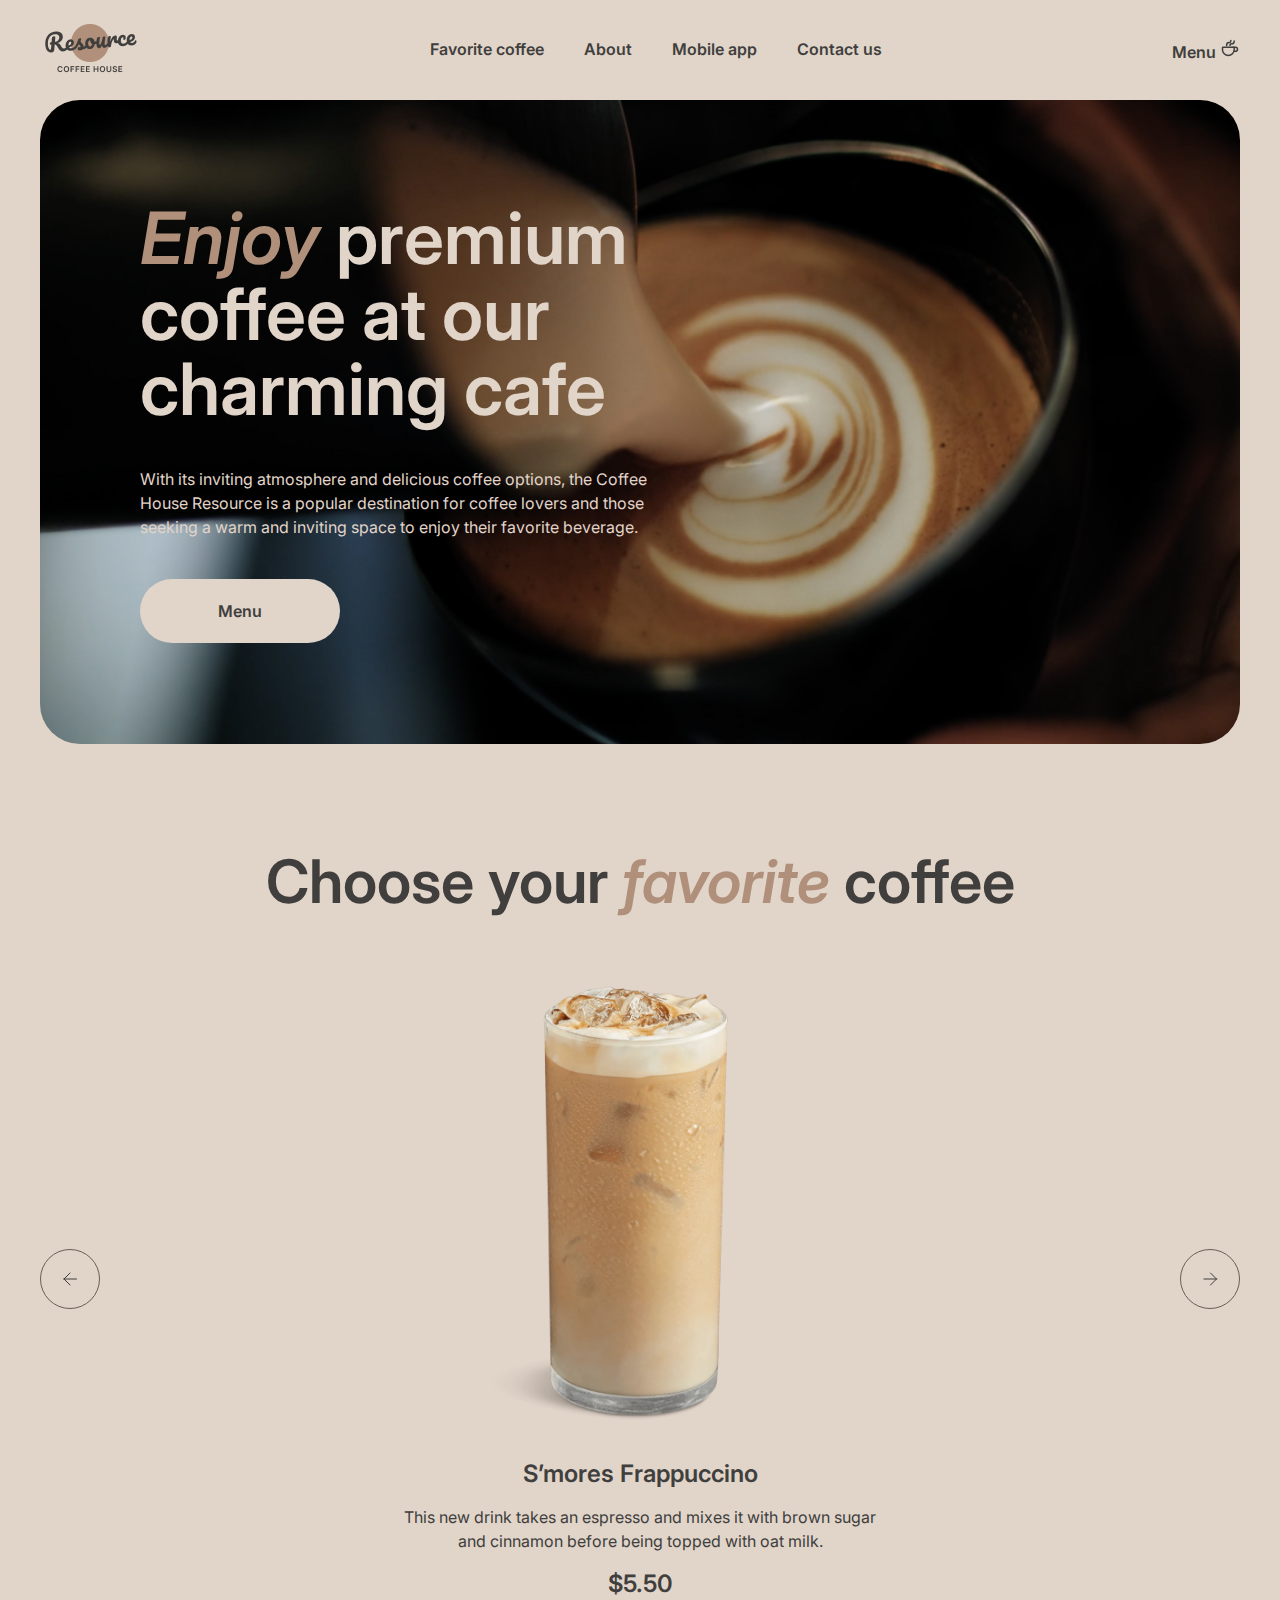
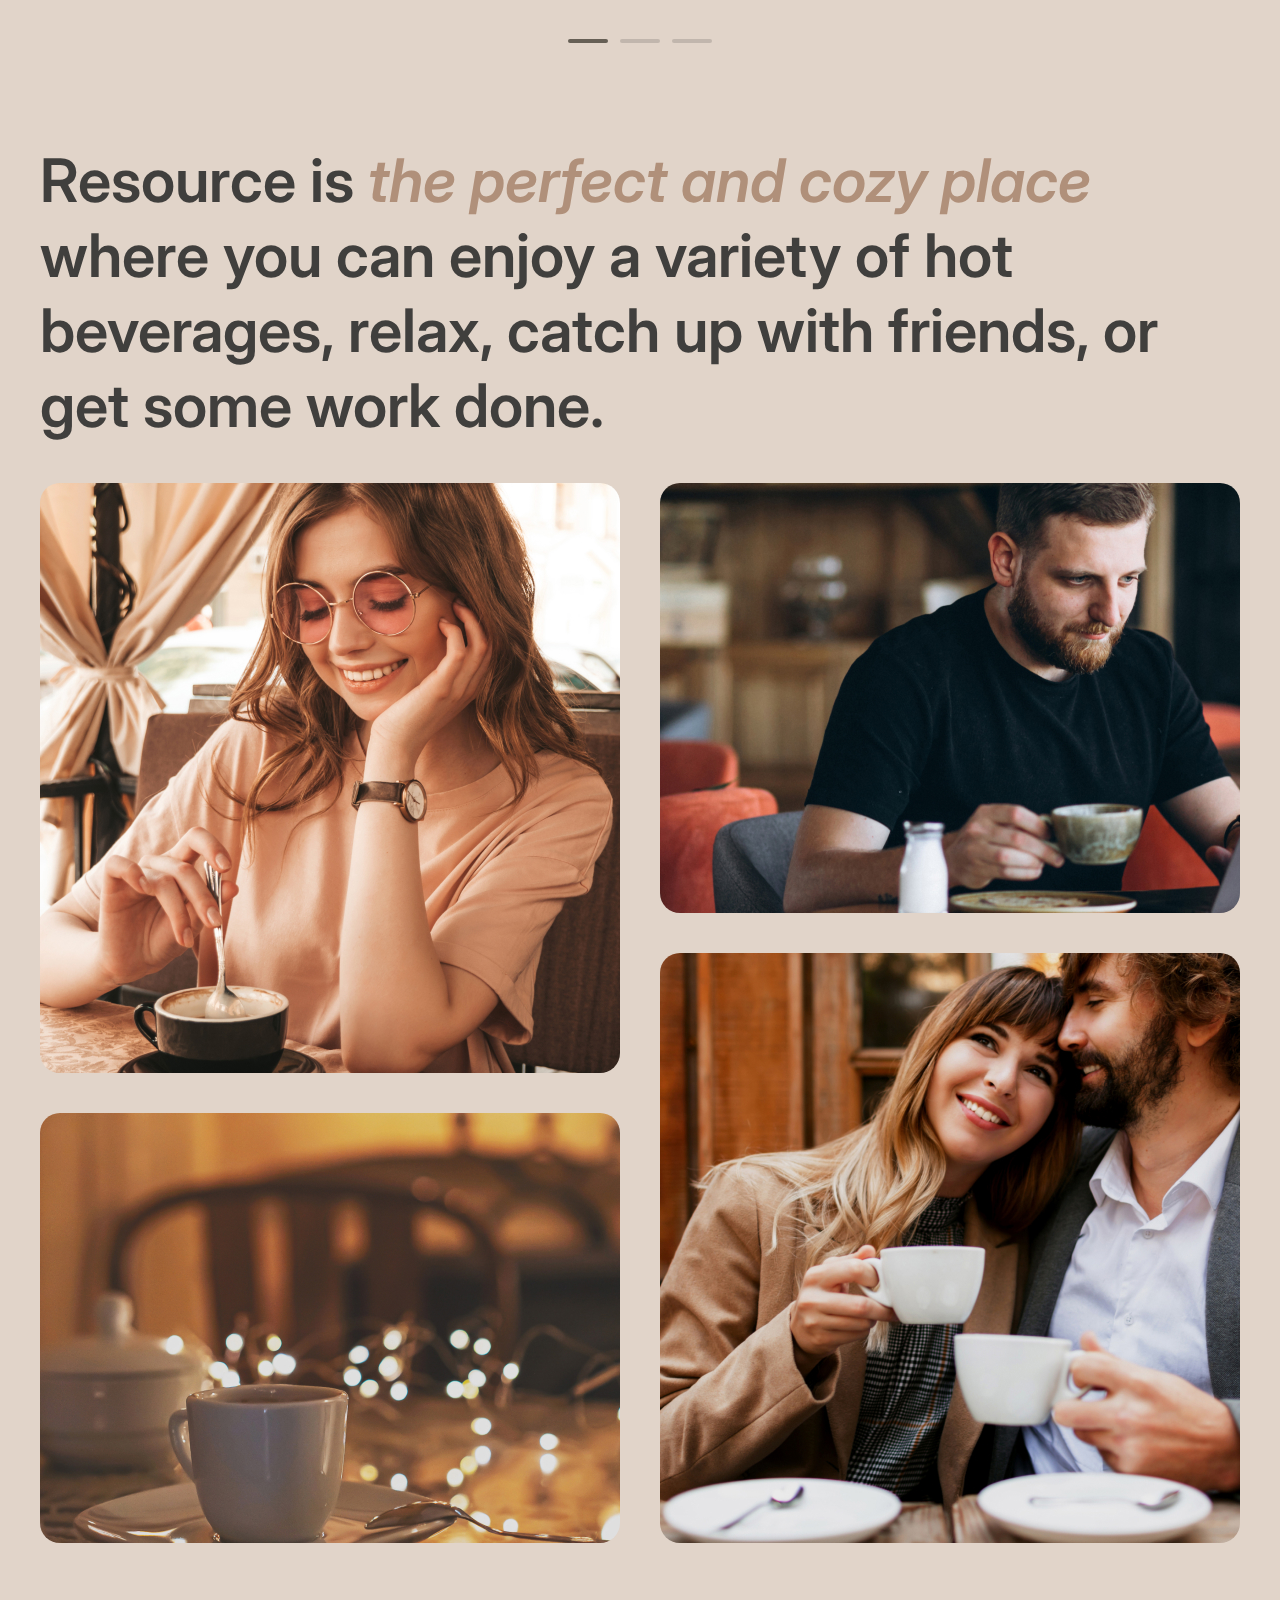
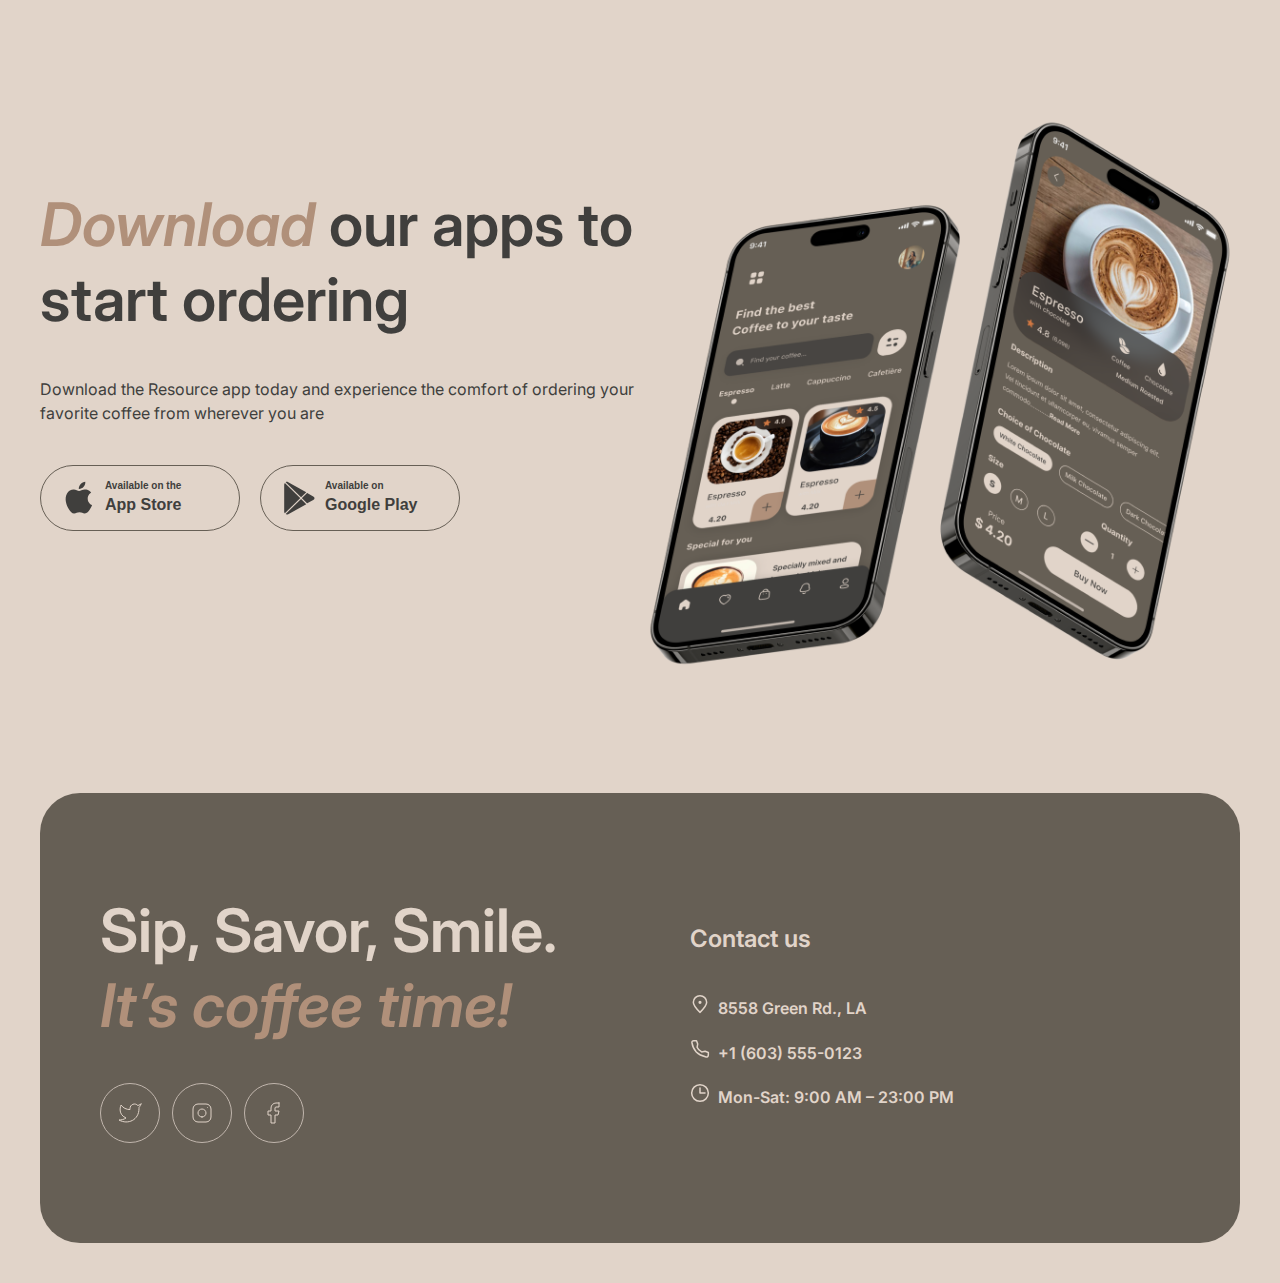
==== coffee-house/index.html @ 8f7d471c "feat: add css features for normal burger and start js" ====
<!DOCTYPE html>
<html lang="en">
  <head>
    <meta charset="UTF-8" >
    <meta name="viewport" content="width=device-width, initial-scale=1.0" >
   <link rel="icon" href="img/logo/cup.svg" type="image/x-icon">
    <link rel="preconnect" href="https://fonts.googleapis.com">
    <link rel="preconnect" href="https://fonts.gstatic.com" crossorigin>
    <link href="https://fonts.googleapis.com/css2?family=Inter:wght@400;600&display=swap" rel="stylesheet">
    <link rel="stylesheet" href="src/style_main.css">
    <title>Resource</title>
  </head>
    <body>
      <div class="container">
        <header>
          <a class="menu_logo"><img class="menu_img" src="img/logo/logo2.png" alt="logo"></a>
            
            <nav class="block_menu">
              <ul class="menu">
                <li class="menu_item"><a href="#coffee" class="menu_link">Favorite coffee</a></li>
                <li class="menu_item"><a href="#about" class="menu_link">About</a></li>
                <li class="menu_item"><a href="#mobile_app" class="menu_link">Mobile app</a></li>
                <li class="menu_item"><a href="#contact" class="menu_link">Contact us</a></li>
              </ul>
              <a class="menu_link_humburger" href="menu.html"> Menu <img class="menu_cup_humburger" src="img/logo/coffee-cup.svg"
                  alt="logo"></a>
                  
            </nav>
          <div class="humburger">
                      <span></span>
                      <span></span>                      
          </div>
          <a class="menu_link menu_link_desk" href="menu.html" >  Menu <img class="menu_cup" src="img/logo/coffee-cup.svg" alt="logo"></a>
        </header>
        <main>
          <section class="Enjoy">
            
            <h1 class="enjoy_title"><span>Enjoy</span> premium coffee at our charming cafe</h1>
            <p class="enjoy_subtitle">With its inviting atmosphere and delicious coffee options, the Coffee House Resource is a popular destination for coffee
            lovers and those seeking a warm and inviting space to enjoy their favorite beverage.</p>
           <div class="enjoy_btn"><a class="enjoy_menu_link" href="menu.html">Menu</a></div>
          </section>
          
          <section class="Favourites_coffee" id="coffee">
          <h2 class="coffee_title">Choose your <span>favorite</span> coffee</h2>
        <div class="coffee_slider_section">
          <button class="coffee_slider_arrow_prev">
            <svg width="24" height="24" viewBox="0 0 24 24" fill="none" xmlns="http://www.w3.org/2000/svg">
              <g id="arrow-left">
                <path id="Vector" d="M18.5 12H6M6 12L12 6M6 12L12 18" stroke="#403F3D" stroke-linecap="round"
                  stroke-linejoin="round" />
              </g>
            </svg></button>
          <div class="coffe_gallery">
            <div class="slades">
              <img src="img/png/coffee-slider-1.png" alt="Frappuccino">
              <p class="slides_title">S’mores Frappuccino</p>
              <p class="slides_subtitle">This new drink takes an espresso and mixes it with brown sugar and cinnamon before being topped with oat milk.</p>
              <div class="slides_price">$5.50 </div>  
            </div>
            <div class="slades2">
              <img src="img/png/coffee-slider-2.png" alt="Frappuccino">
              <p class="slides_title">Caramel Macchiato</p>
              <p class="slides_subtitle">Fragrant and unique classic espresso with rich caramel-peanut syrup, with cream under whipped thick foam.</p>
              <div class="slides_price">$5.00 </div>
            </div>
            <div class="slades3">
              <img src="img/png/coffee-slider-1.png" alt="Frappuccino">
              <p class="slides_title">Ice coffee</p>
              <p class="slides_subtitle">A popular summer drink that tones and invigorates. Prepared from coffee, milk and ice.</p>
              <div class="slides_price">$4.50 </div>
            </div>
          </div>
          <button class="coffee_slider_arrow_next"><svg width="24" height="24" viewBox="0 0 24 24" fill="none" xmlns="http://www.w3.org/2000/svg">
            <g id="arrow-right">
              <path id="Vector1" d="M6 12H18.5M18.5 12L12.5 6M18.5 12L12.5 18" stroke="#403F3D" stroke-linecap="round"
                stroke-linejoin="round" />
            </g>
          </svg></button>
          </div>
        <div class="coffee_block_lines">
          <button class="coffee_line coffee_line_first"></button>
          <button class="coffee_line"></button>
          <button class="coffee_line"></button>
        </div>

        </section>
          <section class="about" id="about">
            <h2 class="coffee_title">Resource is <span>the perfect and cozy place</span>  where you can enjoy a variety of hot beverages, relax, catch up with friends, or
            get some work done.</h2>
            <div class="about_wrapper_gallery">
              <div class="foto foto1">
                <img class="foto_img" src="img/large/about1.jpg" alt="woman">
              </div>
              <div class="foto foto2">
                <img class="foto_img" src="img/large/about2.jpg" alt="cups">
              </div>
              <div class=" foto foto3">
                <img class="foto_img" src="img/large/about3.jpg" alt="man">
              </div>
              <div class="foto foto4">
                <img class="foto_img" src="img/large/about4.jpg" alt="woman and man">
              </div>              
            </div>        
          </section>
          <section class="mobile_App" id="mobile_app">
            <div class="mobile_text">
              <h2 class="coffee_title"><span>Download</span> our apps to start ordering</h2>
              <p class="mobile_subtitle">Download the Resource app today and experience the comfort of ordering your favorite coffee from wherever you are</p>
                <div class="mobile_btns">
                  <button class="mobile_btn">
                    <svg xmlns="http://www.w3.org/2000/svg" width="36" height="36" viewBox="0 0 36 36" fill="none">
                    <path
                      d="M26.7073 18.6307C26.6704 14.6324 30.065 12.6872 30.2203 12.5966C28.2977 9.86366 25.3178 9.49026 24.2707 9.46048C21.7679 9.20369 19.3403 10.9206 18.0654 10.9206C16.765 10.9206 14.8017 9.48529 12.6858 9.52747C9.96293 9.56841 7.41566 11.1055 6.0186 13.4923C3.13542 18.359 5.28572 25.5108 8.04802 29.4446C9.42981 31.3712 11.0444 33.5223 13.1578 33.4466C15.2254 33.3635 15.9978 32.1614 18.4929 32.1614C20.9651 32.1614 21.6903 33.4466 23.8457 33.3983C26.0647 33.3635 27.4618 31.463 28.7952 29.519C30.392 27.3108 31.0333 25.1362 31.0588 25.0245C31.0066 25.0071 26.7493 23.4229 26.7073 18.6307Z"
                      fill="#403F3D" />
                    <path
                      d="M22.6357 6.87268C23.7477 5.51675 24.5086 3.67205 24.2974 1.80005C22.6879 1.86952 20.675 2.88554 19.5159 4.21169C18.4903 5.38029 17.5742 7.29571 17.8109 9.097C19.6189 9.2285 21.4753 8.20752 22.6357 6.87268Z"
                      fill="#403F3D" />
                    </svg>
                    <span class="mobile_btn_wrapper">
                        <span class="mobile_btn_title">Available on the</span>
                        <span class="mobile_btn_subtitle">App Store</span>
                    </span>
                  </button>
                  <button class="mobile_btn">
                    <svg xmlns="http://www.w3.org/2000/svg" width="36" height="36" viewBox="0 0 36 36" fill="none">
                    <path
                      d="M3.7558 3.20297C3.39335 3.57289 3.18359 4.14884 3.18359 4.89471V31.4994C3.18359 32.2453 3.39335 32.8212 3.7558 33.1911L3.84525 33.2723L19.1359 18.37V18.0181L3.84525 3.11575L3.7558 3.20297Z"
                      fill="#403F3D" />
                    <path
                      d="M26.0776 23.34L20.9863 18.37V18.0181L26.0837 13.0482L26.1979 13.1128L32.2345 16.4617C33.9573 17.4121 33.9573 18.976 32.2345 19.9324L26.1979 23.2753L26.0776 23.34Z"
                      fill="#403F3D" />
                    <path
                      d="M25.2733 24.2007L20.0617 19.1195L4.68164 34.1166C5.25384 34.7031 6.18695 34.7737 7.24807 34.1873L25.2733 24.2007Z"
                      fill="#403F3D" />
                    <path
                      d="M25.2733 12.1876L7.24807 2.20103C6.18695 1.62058 5.25384 1.69125 4.68164 2.27772L20.0617 17.2688L25.2733 12.1876Z"
                      fill="#403F3D" />
                    </svg> 
                    <span class="mobile_btn_wrapper">
                      <span class="mobile_btn_title">Available on</span>
                      <span class="mobile_btn_subtitle">Google Play</span>
                    </span>
                  </button>
                </div>
            </div>
            <img class="mobile_screens" src="img/png/mobile-screens.png" alt="2 mobiles">         
          </section>
        </main>
        <footer id="contact">
          <div class="footer_first">
            <p class="coffee_title">Sip, Savor, Smile.<span> It’s coffee time!</span></p>
            <div class="footer_social_wrapper">
              <div class="footer_social">
                <svg xmlns="http://www.w3.org/2000/svg" width="24" height="24" viewBox="0 0 24 24" fill="none">
                <path
                  d="M23 3.01006C23 3.01006 20.9821 4.20217 19.86 4.54006C19.2577 3.84757 18.4573 3.35675 17.567 3.13398C16.6767 2.91122 15.7395 2.96725 14.8821 3.29451C14.0247 3.62177 13.2884 4.20446 12.773 4.96377C12.2575 5.72309 11.9877 6.62239 12 7.54006V8.54006C10.2426 8.58562 8.50127 8.19587 6.93101 7.4055C5.36074 6.61513 4.01032 5.44869 3 4.01006C3 4.01006 -1 13.0101 8 17.0101C5.94053 18.408 3.48716 19.109 1 19.0101C10 24.0101 21 19.0101 21 7.51006C20.9991 7.23151 20.9723 6.95365 20.92 6.68006C21.9406 5.67355 23 3.01006 23 3.01006Z"
                  stroke="#E1D4C9" stroke-linecap="round" stroke-linejoin="round" />
              </svg></div>
              <div class="footer_social">
                <svg xmlns="http://www.w3.org/2000/svg" width="24" height="24" viewBox="0 0 24 24" fill="none">
                <path
                  d="M12 16C14.2091 16 16 14.2091 16 12C16 9.79086 14.2091 8 12 8C9.79086 8 8 9.79086 8 12C8 14.2091 9.79086 16 12 16Z"
                  stroke="#E1D4C9" stroke-linecap="round" stroke-linejoin="round" />
                <path
                  d="M3 16V8C3 5.23858 5.23858 3 8 3H16C18.7614 3 21 5.23858 21 8V16C21 18.7614 18.7614 21 16 21H8C5.23858 21 3 18.7614 3 16Z"
                  stroke="#E1D4C9" />
                <path d="M17.5 6.51L17.51 6.49889" stroke="#E1D4C9" stroke-linecap="round" stroke-linejoin="round" />
              </svg></div>
              <div class="footer_social">
                <svg xmlns="http://www.w3.org/2000/svg" width="24" height="24" viewBox="0 0 24 24" fill="none">
                  <path
                    d="M17 2H14C12.6739 2 11.4021 2.52678 10.4645 3.46447C9.52678 4.40215 9 5.67392 9 7V10H6V14H9V22H13V14H16L17 10H13V7C13 6.73478 13.1054 6.48043 13.2929 6.29289C13.4804 6.10536 13.7348 6 14 6H17V2Z"
                    stroke="#E1D4C9" stroke-linecap="round" stroke-linejoin="round" />
                </svg>
              </div>
            </div>
          </div>
          <div class="footer_second">
            <h5 class="footer_second_title">Contact us</h5>
            <div class="footer_second_adress">
              <img src="img/logo/pin-alt.svg" alt="address"> 
              <a href="https://www.google.com.ua/maps/place/Caff%C3%A8+Nero/@51.2083069,-2.6483583,18z/data=!4m6!3m5!1s0x4872226a7210dc45:0x78826598dfe175b2!8m2!3d51.2087673!4d-2.6471111!16s%2Fg%2F11b5pkl1b3?entry=ttu">8558 Green Rd., LA</a>
            </div>

            <div class="footer_second_phone">
              <div class="wrapper_phone">
                <img src="img/logo/phone.svg" alt="phone">
                <a href="tel:+1(603)555-0123">+1 (603) 555-0123</a>
              </div>              
            </div>           
            <div class="footer_second_time">
              <img src="img/logo/clock.svg" alt="clock">
              <p>Mon-Sat: 9:00 AM – 23:00 PM</p>
              </div>
          </div>
        </footer>
      </div>
      <script src="src/script.js"></script>     
  </body>
</html>
---- coffee-house/src/style_main.css ----
* {
  box-sizing: border-box;
  margin: 0;
  padding: 0;
}

html {
  scroll-behavior: smooth;
  font-family: "Inter", sans-serif;
}

.container {
  max-width: 1440px;
  margin: 0 auto;
}
@media (max-width: 1439px) {
  .container {
    max-width: 1439px;
    padding: 0 40px;
  }
}
@media (max-width: 900px) {
  .container {
    max-width: 900px;
  }
}
@media (max-width: 768px) {
  .container {
    max-width: 768px;
  }
}
@media (max-width: 600px) {
  .container {
    max-width: 600px;
    padding: 0 16px;
  }
}

body {
  background-color: rgb(225, 212, 201);
}

body.modal-open {
  height: 100vh;
  overflow-y: hidden;
}

header {
  position: relative;
  display: flex;
  justify-content: space-between;
  align-items: center;
  padding: 18px 40px;
}
@media (max-width: 1439px) {
  header {
    padding: 18px 0;
  }
}

@media (max-width: 768px) {
  .menu_logo {
    position: relative;
    z-index: 4;
  }
}

.menu_link_humburger {
  display: none;
}
@media (max-width: 768px) {
  .menu_link_humburger {
    display: block;
    color: rgb(64, 63, 61);
    text-align: center;
    font-size: 32px;
    font-weight: 600;
    line-height: 125%;
    text-decoration: none;
    margin-top: 100px;
  }
  .menu_link_humburger .menu_cup_humburger {
    width: 40px;
    height: 40px;
    margin-top: 10px;
  }
}

@media (max-width: 768px) {
  .block_menu {
    padding-top: 140px;
    position: fixed;
    background: rgb(225, 212, 201);
    width: 100%;
    height: 100%;
    top: 0;
    right: -100%;
    transition: right 0.5s ease 0s;
    z-index: 2;
  }
  .block_menu_active {
    right: 0;
  }
}

.menu {
  margin-top: -2px;
  display: flex;
  gap: 40px;
  justify-content: flex-start;
  align-items: center;
}
@media (max-width: 768px) {
  .menu {
    flex-direction: column;
  }
}

.menu_item {
  list-style-type: none;
}

.menu_img {
  width: 100px;
  height: 60px;
}

.humburger {
  display: none;
}
@media (max-width: 768px) {
  .humburger {
    position: relative;
    display: flex;
    flex-direction: column;
    justify-content: center;
    align-items: center;
    border-radius: 100px;
    border: 1px solid rgb(102, 95, 85);
    width: 44px;
    height: 44px;
    z-index: 3;
  }
  .humburger span {
    display: block;
    width: 20px;
    height: 2px;
    margin: 2px;
    background-color: rgb(64, 63, 61);
  }
}

@media (max-width: 768px) {
  .humburger_active span {
    margin-bottom: 2px;
    display: block;
    width: 16px;
    height: 1.5px;
    background-color: rgb(64, 63, 61);
  }
  .humburger_active span:nth-child(1) {
    transform: translateY(3px) rotate(-45deg);
  }
  .humburger_active span:nth-child(2) {
    margin-top: -2px;
    transform: translateY(2px) rotate(45deg);
  }
}

@media (max-width: 768px) {
  .menu_link_desk {
    display: none;
  }
}

.menu_link {
  color: rgb(64, 63, 61);
  font-size: 16px;
  font-weight: 600;
  text-decoration: none;
  position: relative;
}
.menu_link::after {
  content: "";
  position: absolute;
  background: rgb(64, 63, 61);
  left: 50%;
  bottom: -5px;
  width: 10%;
  height: 2px;
  opacity: 0;
  transform: translateX(-50%);
  transition: opacity 0.7s ease-in-out, width 500ms linear;
}
@media (hover: hover) {
  .menu_link:hover::after {
    opacity: 1;
    width: 100%;
  }
}
@media (max-width: 768px) {
  .menu_link {
    color: rgb(64, 63, 61);
    text-align: center;
    font-size: 32px;
    line-height: 125%;
    margin-top: 60px;
  }
}

footer {
  margin: 100px 0 40px 0;
  padding: 100px;
  border-radius: 40px;
  background: rgb(102, 95, 85);
  display: flex;
  max-width: 1439px;
  align-items: center;
  gap: 100px;
}
@media (max-width: 1439px) {
  footer {
    gap: 50px;
    flex-wrap: wrap;
    padding: 100px 60px;
  }
}
@media (max-width: 768px) {
  footer {
    margin: 100px 0 40px 0;
    flex-direction: column;
    align-items: flex-start;
  }
}
@media (max-width: 600px) {
  footer {
    margin: 100px 0 40px 0;
    padding: 60px 16px;
    gap: 0;
  }
}

.footer_first {
  max-width: 530px;
}
@media (max-width: 1439px) {
  .footer_first {
    max-width: 50%;
  }
}
@media (max-width: 900px) {
  .footer_first {
    max-width: 100%;
  }
}

.footer_first .coffee_title {
  color: rgb(225, 212, 201);
}

.footer_social_wrapper {
  margin-top: 40px;
  display: flex;
  gap: 12px;
}
@media (max-width: 768px) {
  .footer_social_wrapper {
    margin-top: 37px;
  }
}

.footer_social {
  display: flex;
  width: 60px;
  height: 60px;
  justify-content: center;
  align-items: center;
  border-radius: 100px;
  border: 1px solid rgb(193, 182, 173);
  transition: all 1.7s ease;
}

@media (hover: hover) {
  .footer_social:hover {
    border: 1px solid rgb(225, 212, 201);
    background: rgb(225, 212, 201);
  }
}

@media (hover: hover) {
  .footer_social:hover path {
    stroke: rgb(64, 63, 61);
  }
}

@media (max-width: 768px) {
  .footer_second {
    margin-top: 50px;
  }
}
@media (max-width: 600px) {
  .footer_second {
    margin-top: 41px;
  }
}

.footer_second_title {
  color: rgb(225, 212, 201);
  font-size: 24px;
  font-style: normal;
  font-weight: 600;
  line-height: 125%; /* 30px */
}

.footer_second_adress {
  max-width: max-content;
  margin-top: 40px;
  position: relative;
}
@media (max-width: 600px) {
  .footer_second_adress {
    margin-top: 38px;
  }
}

.wrapper_phone {
  position: relative;
  display: inline-block;
}

.footer_second_adress a,
.footer_second_phone a,
.footer_second_time p {
  display: inline;
  margin-left: 4px;
  color: rgb(225, 212, 201);
  font-family: Inter;
  font-size: 16px;
  font-style: normal;
  font-weight: 600;
  line-height: 174%; /* 24px */
  text-decoration: none;
}

.footer_second_adress::after,
.wrapper_phone::after {
  content: "";
  position: absolute;
  background: #e1d4c9;
  left: 50%;
  bottom: -5px;
  width: 10%;
  height: 2px;
  opacity: 0;
  transform: translateX(-50%);
  transition: opacity 0.7s ease-in-out, width 500ms linear;
}

@media (hover: hover) {
  .footer_second_adress:hover::after,
  .wrapper_phone:hover::after {
    opacity: 1;
    width: 100%;
  }
}

.footer_second_phone,
.footer_second_time {
  margin-top: 16px;
}

.Enjoy {
  margin: 0 40px;
  min-height: 644px;
  max-width: 1360px;
  padding: 100px;
  border-radius: 40px;
  background: url(../img/large/img-hero.jpg) center center/cover;
}
@media (max-width: 1439px) {
  .Enjoy {
    margin: 0;
  }
}
@media (max-width: 768px) {
  .Enjoy {
    max-width: 100%;
    padding: 100px 60px;
  }
}
@media (max-width: 600px) {
  .Enjoy {
    padding: 60px 16px;
    min-height: auto;
  }
}

.enjoy_title {
  color: rgb(225, 212, 201);
  font-size: 72px;
  font-weight: 600;
  line-height: 105%; /* 75.6px */
  width: 530px;
  align-self: stretch;
}
@media (max-width: 600px) {
  .enjoy_title {
    font-size: 42px;
    line-height: 115%;
    width: 100%;
  }
}

.enjoy_title span {
  color: rgb(176, 144, 122);
  font-style: italic;
}

.enjoy_subtitle {
  align-self: stretch;
  color: rgb(225, 212, 201);
  font-size: 16px;
  font-style: normal;
  font-weight: 400;
  line-height: 150%;
  width: 530px;
  margin: 40px 0;
}
@media (max-width: 600px) {
  .enjoy_subtitle {
    width: 100%;
  }
}

.enjoy_btn {
  color: rgb(64, 63, 61);
  text-align: center;
  font-size: 16px;
  font-style: normal;
  font-weight: 600;
  line-height: 150%;
  display: flex;
  width: 200px;
  padding: 20px 78px;
  justify-content: center;
  align-items: center;
  gap: 8px;
  border-radius: 100px;
  background: rgb(225, 212, 201);
  border: none;
  position: relative;
}
@media (max-width: 600px) {
  .enjoy_btn {
    margin-top: 40px;
  }
}

.enjoy_menu_link {
  color: rgb(64, 63, 61);
  font-size: 16px;
  font-weight: 600;
  text-decoration: none;
  position: relative;
  margin-right: 0px;
  transition: margin-right 300ms linear;
}
@media (max-width: 768px) {
  .enjoy_menu_link {
    margin-right: 25px;
    z-index: 1;
  }
}

@media (hover: hover) {
  .enjoy_btn:hover .enjoy_menu_link {
    margin-right: 25px;
  }
}

.enjoy_btn::after {
  margin-top: 5px;
  content: url(../img/logo/coffee-cup.svg);
  opacity: 0;
  position: absolute;
  right: 31%;
  transition: opacity 0.6s ease-in-out;
}
@media (max-width: 768px) {
  .enjoy_btn::after {
    opacity: 1;
  }
}

@media (hover: hover) {
  .enjoy_btn:hover.enjoy_btn::after {
    opacity: 1;
  }
}

.Favourites_coffee {
  padding: 100px 43px;
}
@media (max-width: 1439px) {
  .Favourites_coffee {
    padding: 100px 0;
  }
}

.coffee_title {
  text-align: left;
  font-size: 60px;
  font-style: normal;
  font-weight: 600;
  line-height: 125%;
  color: rgb(64, 63, 61);
}
@media (max-width: 600px) {
  .coffee_title {
    font-size: 32px;
  }
}

.Favourites_coffee .coffee_title {
  text-align: center;
}

.coffee_title span {
  color: rgb(176, 144, 122);
  font-style: italic;
}

.coffee_slider_section {
  margin-top: 40px;
  display: flex;
  justify-content: space-between;
  align-items: center;
}

@media (max-width: 600px) {
  .coffe_gallery {
    width: 100%;
  }
}

.slades {
  display: flex;
  flex-direction: column;
  justify-content: center;
  width: 480px;
}
@media (max-width: 600px) {
  .slades {
    width: 100%;
  }
}

.slides_title {
  margin-top: 20px;
  color: rgb(64, 63, 61);
  text-align: center;
  font-size: 24px;
  font-style: normal;
  font-weight: 600;
  line-height: 125%;
}

.slides_subtitle {
  margin-top: 16px;
  color: rgb(64, 63, 61);
  text-align: center;
  font-size: 16px;
  font-style: normal;
  font-weight: 400;
  line-height: 150%; /* 24px */
}

.slides_price {
  margin-top: 16px;
  color: rgb(64, 63, 61);
  text-align: center;
  font-size: 24px;
  font-style: normal;
  font-weight: 600;
  line-height: 125%;
}

.slades2,
.slades3 {
  display: none;
}

.coffee_slider_arrow_prev,
.coffee_slider_arrow_next {
  display: flex;
  width: 60px;
  height: 60px;
  justify-content: center;
  align-items: center;
  background-color: rgb(225, 212, 201);
  border-radius: 100px;
  border: 1px solid rgb(102, 95, 85);
  transition: all 1.7s ease;
  cursor: pointer;
}
@media (max-width: 600px) {
  .coffee_slider_arrow_prev,
  .coffee_slider_arrow_next {
    display: none;
  }
}

@media (hover: hover) {
  .coffee_slider_arrow_prev:hover,
  .coffee_slider_arrow_next:hover {
    background: rgb(102, 95, 85);
  }
}

@media (hover: hover) {
  .coffee_slider_arrow_prev:hover path,
  .coffee_slider_arrow_next:hover path {
    stroke: rgb(225, 212, 201);
  }
}

.coffee_block_lines {
  display: flex;
  gap: 12px;
  justify-content: center;
  align-items: center;
}

.coffee_line {
  margin-top: 40px;
  width: 40px;
  height: 4px;
  border-radius: 100px;
  border: none;
  background: rgb(193, 182, 173);
}

.coffee_line_first {
  background: rgb(102, 95, 85);
}

.about {
  min-height: 1325px;
  padding: 0 40px;
}
@media (max-width: 1439px) {
  .about {
    padding: 0;
  }
}

.about_wrapper_gallery {
  margin-top: 40px;
  display: grid;
  grid-template-columns: 660px 660px;
  grid-template-rows: 430px 120px 430px;
  gap: 40px;
}
@media (max-width: 1439px) {
  .about_wrapper_gallery {
    grid-template-columns: 1fr 1fr;
    grid-template-rows: 430px 120px 430px;
  }
}
@media (max-width: 768px) {
  .about_wrapper_gallery {
    grid-template-columns: 1fr;
    grid-template-rows: 590px 590px;
    justify-content: center;
  }
}
@media (max-width: 600px) {
  .about_wrapper_gallery {
    grid-template-columns: 348px;
  }
}

.foto {
  border-radius: 20px;
  overflow: hidden;
  display: flex;
  justify-content: center;
  align-items: center;
}

.foto1 {
  grid-row: 1/3;
  grid-column: 1/1;
}
@media (max-width: 768px) {
  .foto1 {
    grid-row: 1/2;
    grid-column: 1/1;
  }
}

.foto2 {
  grid-row: 3/4;
  grid-column: 1/1;
}
@media (max-width: 768px) {
  .foto2 {
    display: none;
  }
}

.foto3 {
  grid-row: 1/2;
  grid-column: 2/2;
}
@media (max-width: 768px) {
  .foto3 {
    display: none;
  }
}

.foto4 {
  grid-row: 2/4;
  grid-column: 2/2;
}
@media (max-width: 768px) {
  .foto4 {
    grid-row: 2/3;
    grid-column: 1/1;
  }
}

.foto_img {
  transition: linear 0.5s;
}
@media (max-width: 900px) {
  .foto_img {
    margin-left: -3rem;
  }
}
@media (max-width: 768px) {
  .foto_img {
    margin-left: 0;
  }
}

@media (hover: hover) {
  .foto_img:hover {
    transform: scale(0.9);
  }
}
@media (hover: hover) and (max-width: 768px) {
  .foto_img:hover {
    transform: scale(0.95);
  }
}

.mobile_App {
  margin-top: 100px;
  padding: 0 40px;
  display: flex;
  justify-content: space-between;
}
@media (max-width: 1439px) {
  .mobile_App {
    padding: 0;
  }
}
@media (max-width: 900px) {
  .mobile_App {
    flex-wrap: wrap;
    justify-content: center;
  }
}
@media (max-width: 768px) {
  .mobile_App {
    flex-direction: column;
    align-items: center;
  }
}
@media (max-width: 600px) {
  .mobile_App {
    display: block;
  }
}

.mobile_text {
  max-width: 630px;
  text-align: left;
}
@media (max-width: 1439px) {
  .mobile_text {
    max-width: 50%;
  }
}
@media (max-width: 900px) {
  .mobile_text {
    max-width: 80%;
  }
}
@media (max-width: 768px) {
  .mobile_text {
    max-width: 100%;
  }
}

.mobile_text .coffee_title {
  text-align: left;
  font-size: 60px;
  margin-top: 144px;
}
@media (max-width: 900px) {
  .mobile_text .coffee_title {
    margin-top: 0;
  }
}
@media (max-width: 600px) {
  .mobile_text .coffee_title {
    font-size: 32px;
  }
}

.mobile_subtitle {
  margin-top: 40px;
  color: rgb(64, 63, 61);
  font-size: 16px;
  font-weight: 400;
  line-height: 150%; /* 24px */
}

.mobile_screens {
  width: 630px;
  height: 630px;
}
@media (max-width: 1439px) {
  .mobile_screens {
    margin-top: 50px;
    width: 50%;
    height: auto;
  }
}
@media (max-width: 900px) {
  .mobile_screens {
    margin-top: 80px;
    width: 630px;
    height: 630px;
  }
}
@media (max-width: 768px) {
  .mobile_screens {
    margin-top: 100px;
    width: 100%;
    height: auto;
  }
}
@media (max-width: 600px) {
  .mobile_screens {
    margin-top: 40px;
  }
}

.mobile_btns {
  margin-top: 40px;
  display: flex;
  gap: 20px;
}
@media (max-width: 600px) {
  .mobile_btns {
    flex-direction: column;
  }
}

.mobile_btn {
  background-color: rgb(225, 212, 201);
  display: flex;
  width: 200px;
  padding: 13px 20px;
  align-items: center;
  gap: 8px;
  border-radius: 100px;
  border: 1px solid rgb(102, 95, 85);
  color: rgb(64, 63, 61);
  font-style: normal;
  font-weight: 600;
}

@media (hover: hover) {
  .mobile_btn:hover {
    color: rgb(225, 212, 201);
    background: rgb(102, 95, 85);
    transition: 1.4s ease;
  }
}

/* .mobile_btn path {
  transition: 1s ease;
} */
@media (hover: hover) {
  .mobile_btn:hover path {
    fill: rgb(225, 212, 201);
  }
}

.mobile_btn .mobile_btn_title {
  display: block;
  text-align: left;
  font-size: 10px;
  line-height: 140%; /* 14px */
}

.mobile_btn_subtitle {
  display: block;
  text-align: center;
  font-size: 16px;
  line-height: 150%; /* 24px */
}

/*# sourceMappingURL=style_main.css.map */
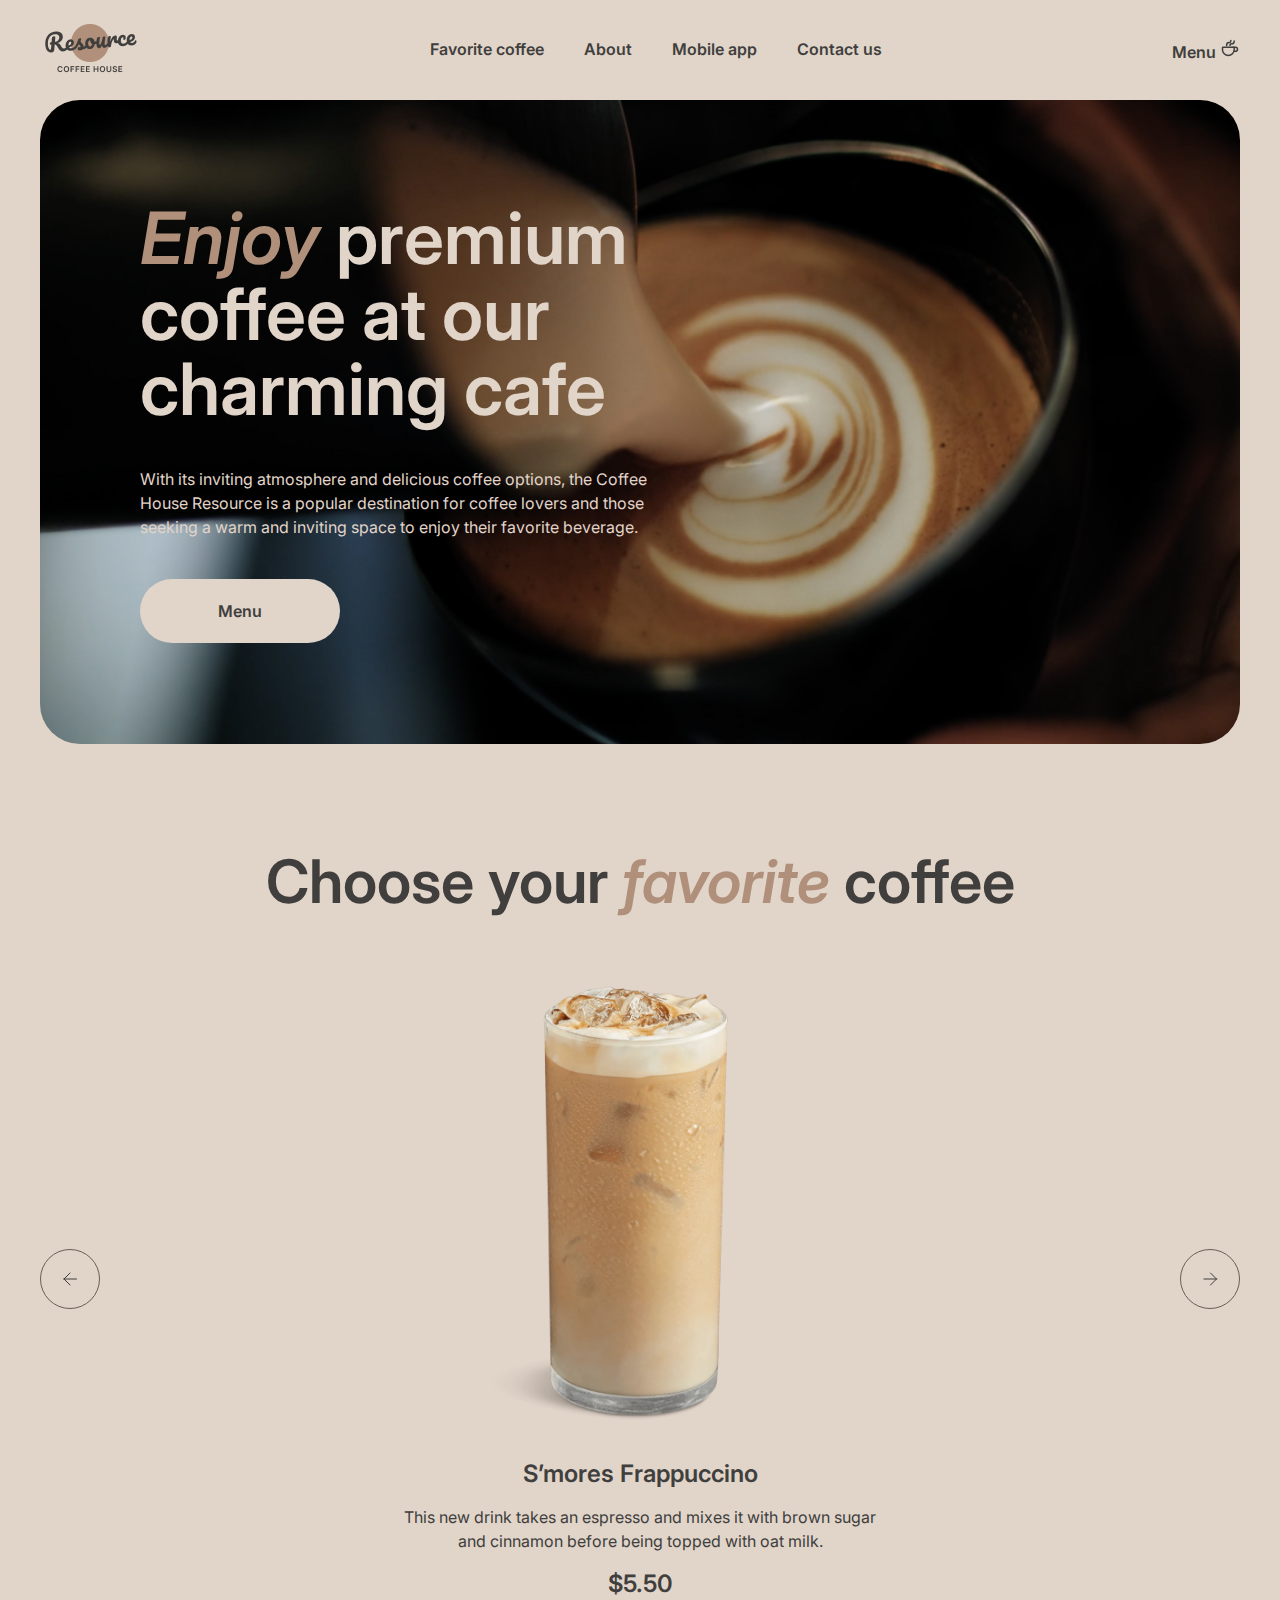
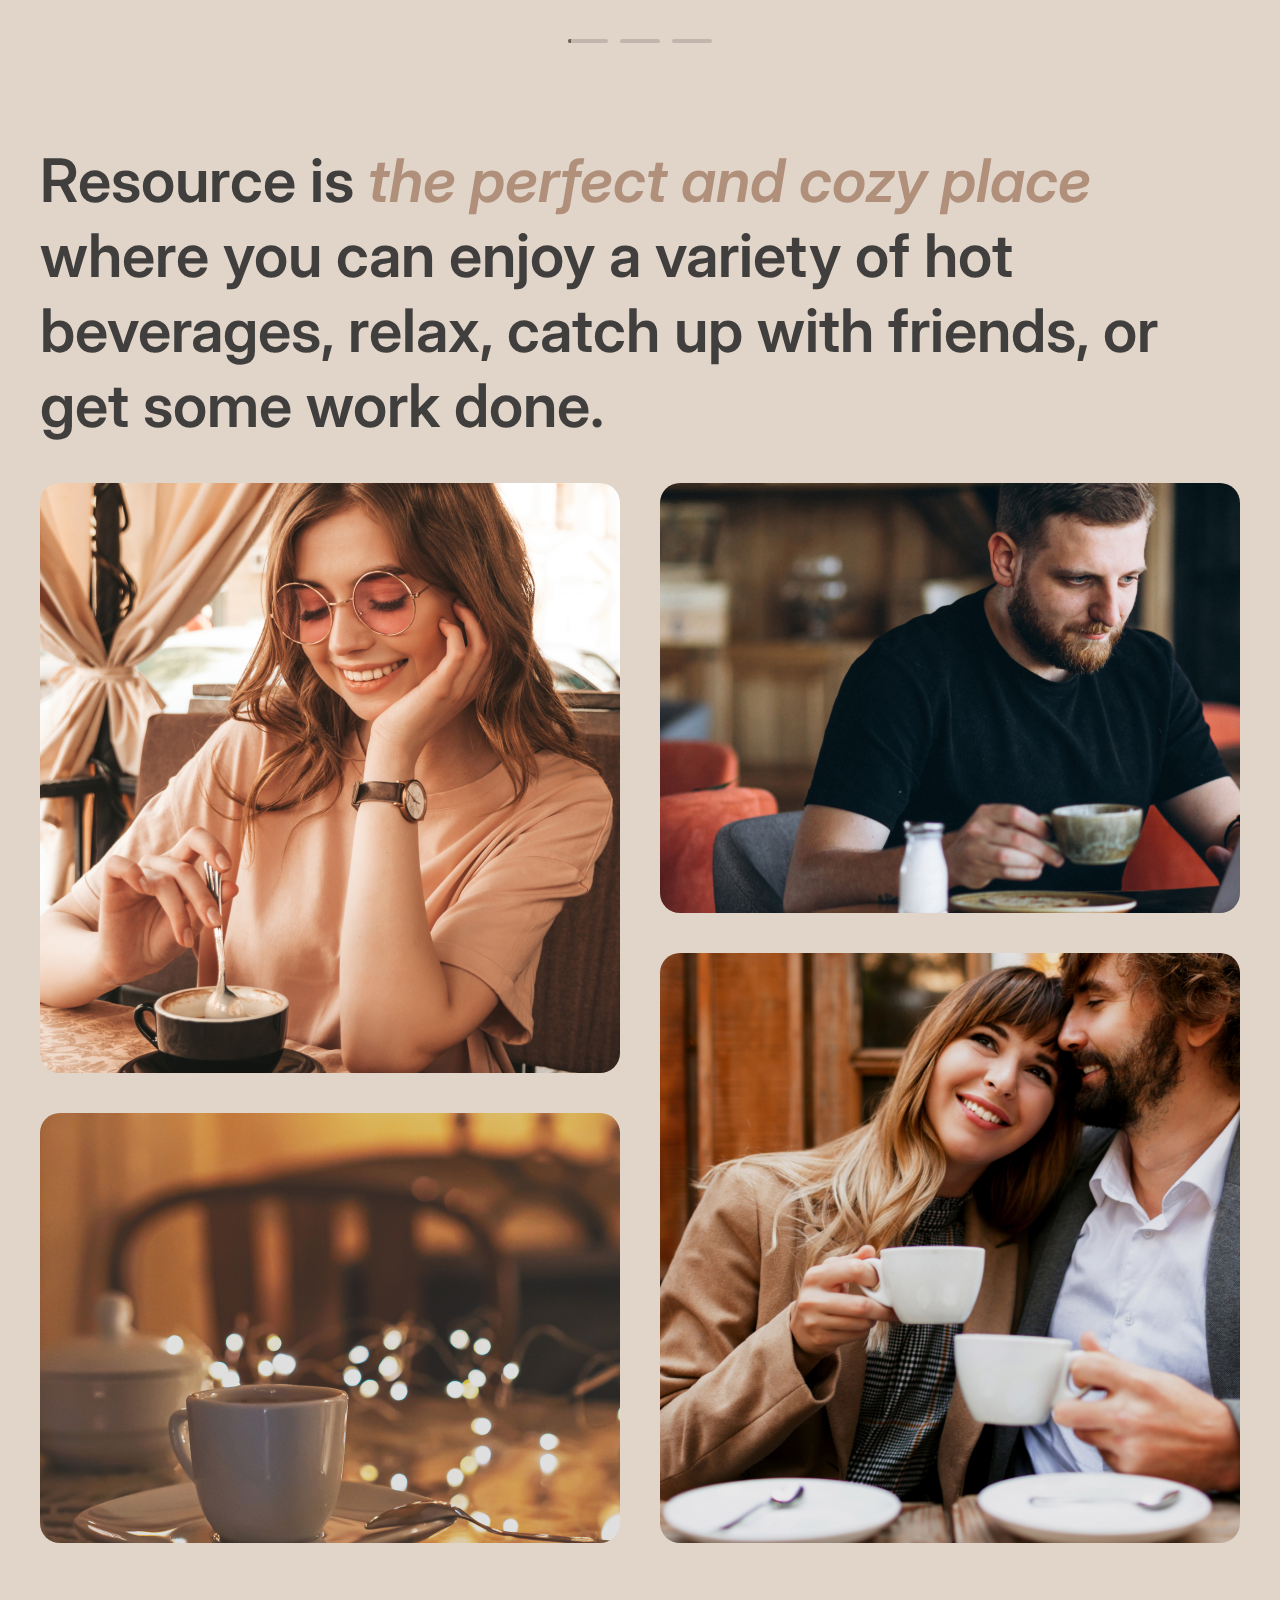
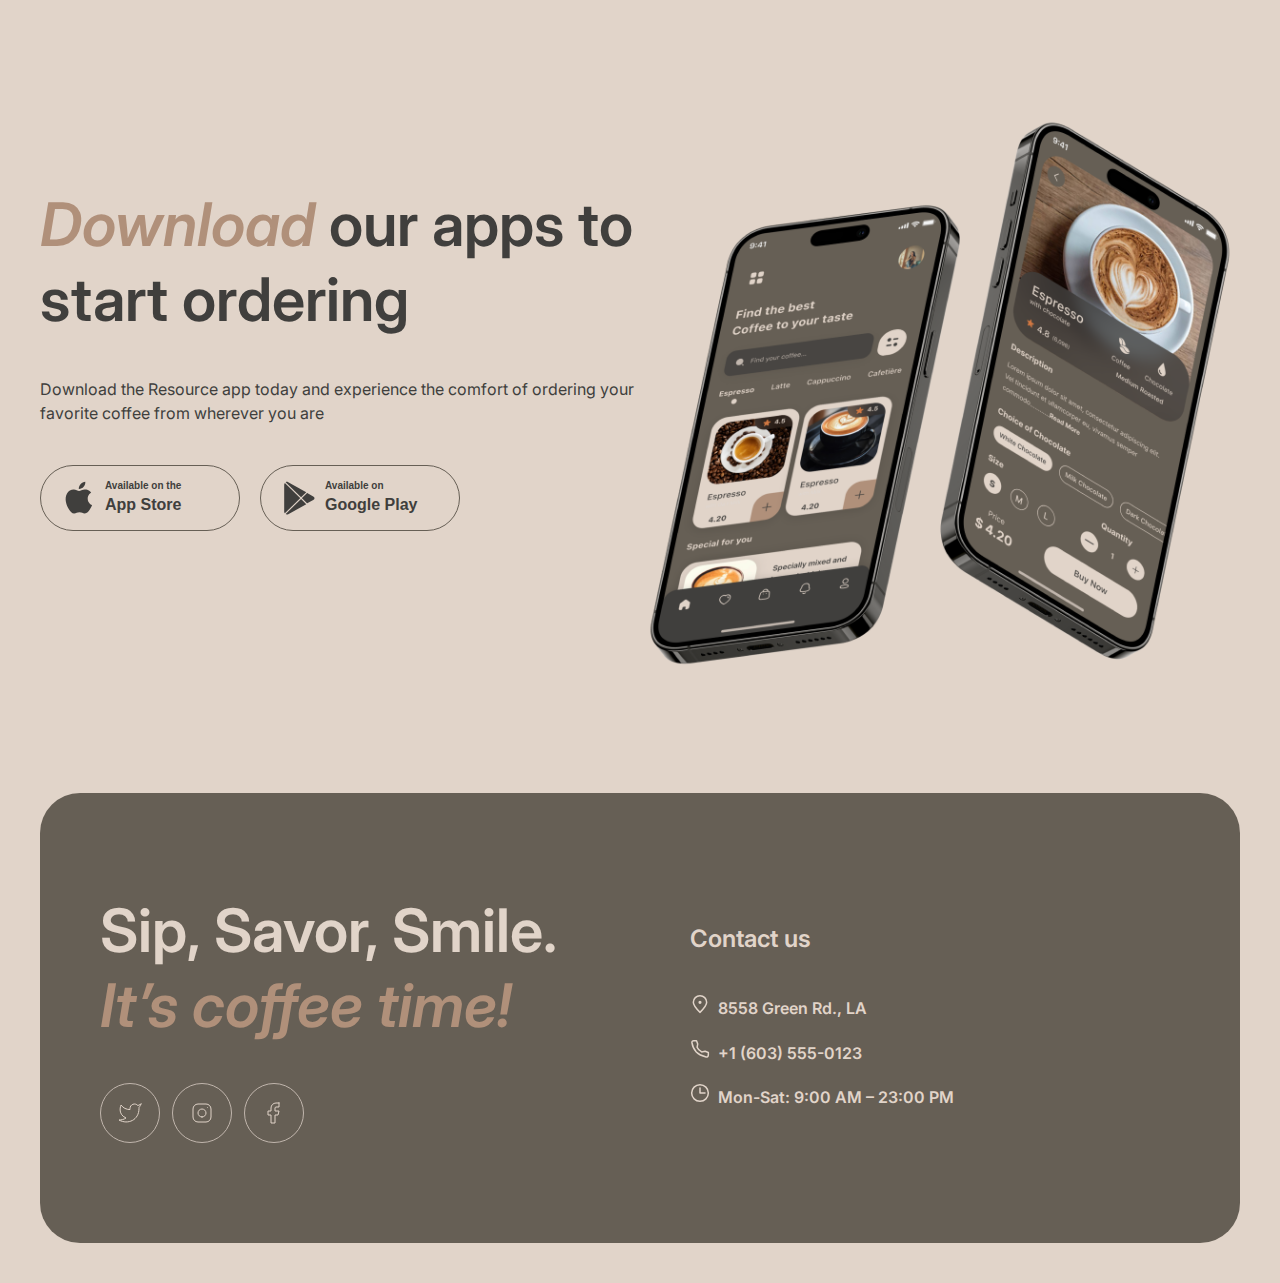
==== commit 60cf017a: "feat: create autoplay in slider" ====
--- a/coffee-house/index.html
+++ b/coffee-house/index.html
@@ -51,26 +51,28 @@
                   stroke-linejoin="round" />
               </g>
             </svg></button>
-          <div class="coffe_gallery">
-            <div class="slades">
-              <img src="img/png/coffee-slider-1.png" alt="Frappuccino">
-              <p class="slides_title">S’mores Frappuccino</p>
-              <p class="slides_subtitle">This new drink takes an espresso and mixes it with brown sugar and cinnamon before being topped with oat milk.</p>
-              <div class="slides_price">$5.50 </div>  
-            </div>
-            <div class="slades2">
-              <img src="img/png/coffee-slider-2.png" alt="Frappuccino">
-              <p class="slides_title">Caramel Macchiato</p>
-              <p class="slides_subtitle">Fragrant and unique classic espresso with rich caramel-peanut syrup, with cream under whipped thick foam.</p>
-              <div class="slides_price">$5.00 </div>
-            </div>
-            <div class="slades3">
-              <img src="img/png/coffee-slider-1.png" alt="Frappuccino">
-              <p class="slides_title">Ice coffee</p>
-              <p class="slides_subtitle">A popular summer drink that tones and invigorates. Prepared from coffee, milk and ice.</p>
-              <div class="slides_price">$4.50 </div>
-            </div>
-          </div>
+            <div class="coffe_gallery_wrapper">
+              <div class="coffe_gallery">
+                <div class="slades">
+                  <img src="img/png/coffee-slider-1.png" alt="Frappuccino">
+                  <p class="slides_title">S’mores Frappuccino</p>
+                  <p class="slides_subtitle">This new drink takes an espresso and mixes it with brown sugar and cinnamon before being topped with oat milk.</p>
+                  <div div class="slides_price">$5.50 </div>  
+                </div>
+                <div class="slades">
+                  <img src="img/png/coffee-slider-2.png" alt="Frappuccino">
+                  <p class="slides_title">Caramel Macchiato</p>
+                  <p class="slides_subtitle">Fragrant and unique classic espresso with rich caramel-peanut syrup, with cream under whipped thick foam.</p>
+                  <div class="slides_price">$5.00 </div>
+                </div>
+                <div class="slades">
+                  <img src="img/png/coffee-slider-3.png" alt="Frappuccino">
+                  <p class="slides_title">Ice coffee</p>
+                  <p class="slides_subtitle">A popular summer drink that tones and invigorates. Prepared from coffee, milk and ice.</p>
+                  <div class="slides_price">$4.50 </div>
+                </div>
+              </div>
+            </div>
           <button class="coffee_slider_arrow_next"><svg width="24" height="24" viewBox="0 0 24 24" fill="none" xmlns="http://www.w3.org/2000/svg">
             <g id="arrow-right">
               <path id="Vector1" d="M6 12H18.5M18.5 12L12.5 6M18.5 12L12.5 18" stroke="#403F3D" stroke-linecap="round"
@@ -79,11 +81,16 @@
           </svg></button>
           </div>
         <div class="coffee_block_lines">
-          <button class="coffee_line coffee_line_first"></button>
-          <button class="coffee_line"></button>
-          <button class="coffee_line"></button>
+            <div class="coffee_line">
+              <div class="coffe_progress"></div>
+            </div>
+            <div class="coffee_line">
+              <div class="coffe_progress"></div>
+            </div>
+            <div class="coffee_line">             
+                <div class="coffe_progress"></div>              
+            </div>
         </div>
-
         </section>
           <section class="about" id="about">
             <h2 class="coffee_title">Resource is <span>the perfect and cozy place</span>  where you can enjoy a variety of hot beverages, relax, catch up with friends, or
@@ -100,8 +107,8 @@
               </div>
               <div class="foto foto4">
                 <img class="foto_img" src="img/large/about4.jpg" alt="woman and man">
-              </div>              
-            </div>        
+              </div>
+            </div>
           </section>
           <section class="mobile_App" id="mobile_app">
             <div class="mobile_text">
--- a/coffee-house/src/style_main.css
+++ b/coffee-house/src/style_main.css
@@ -147,6 +147,8 @@
     height: 2px;
     margin: 2px;
     background-color: rgb(64, 63, 61);
+    transition: all 0.3s ease 0s;
+    border-radius: 30%;
   }
 }
 
@@ -159,11 +161,11 @@
     background-color: rgb(64, 63, 61);
   }
   .humburger_active span:nth-child(1) {
-    transform: translateY(3px) rotate(-45deg);
+    transform: rotate(-45deg);
   }
   .humburger_active span:nth-child(2) {
-    margin-top: -2px;
-    transform: translateY(2px) rotate(45deg);
+    margin-top: -4px;
+    transform: rotate(45deg);
   }
 }
 
@@ -537,6 +539,18 @@
   align-items: center;
 }
 
+.coffe_gallery_wrapper {
+  width: 480px;
+  overflow: hidden;
+}
+
+.coffe_gallery {
+  display: flex;
+  width: 9999px;
+  transition: margin-left 250ms;
+  margin: 0;
+  padding: 0;
+}
 @media (max-width: 600px) {
   .coffe_gallery {
     width: 100%;
@@ -583,11 +597,6 @@
   font-style: normal;
   font-weight: 600;
   line-height: 125%;
-}
-
-.slades2,
-.slades3 {
-  display: none;
 }
 
 .coffee_slider_arrow_prev,
@@ -638,9 +647,19 @@
   border-radius: 100px;
   border: none;
   background: rgb(193, 182, 173);
-}
-
-.coffee_line_first {
+  position: relative;
+  overflow: hidden;
+}
+
+.coffe_progress {
+  position: absolute;
+  text-align: center;
+  left: 0;
+  top: 0;
+  bottom: 0;
+}
+
+.coffe_progress_active {
   background: rgb(102, 95, 85);
 }
 
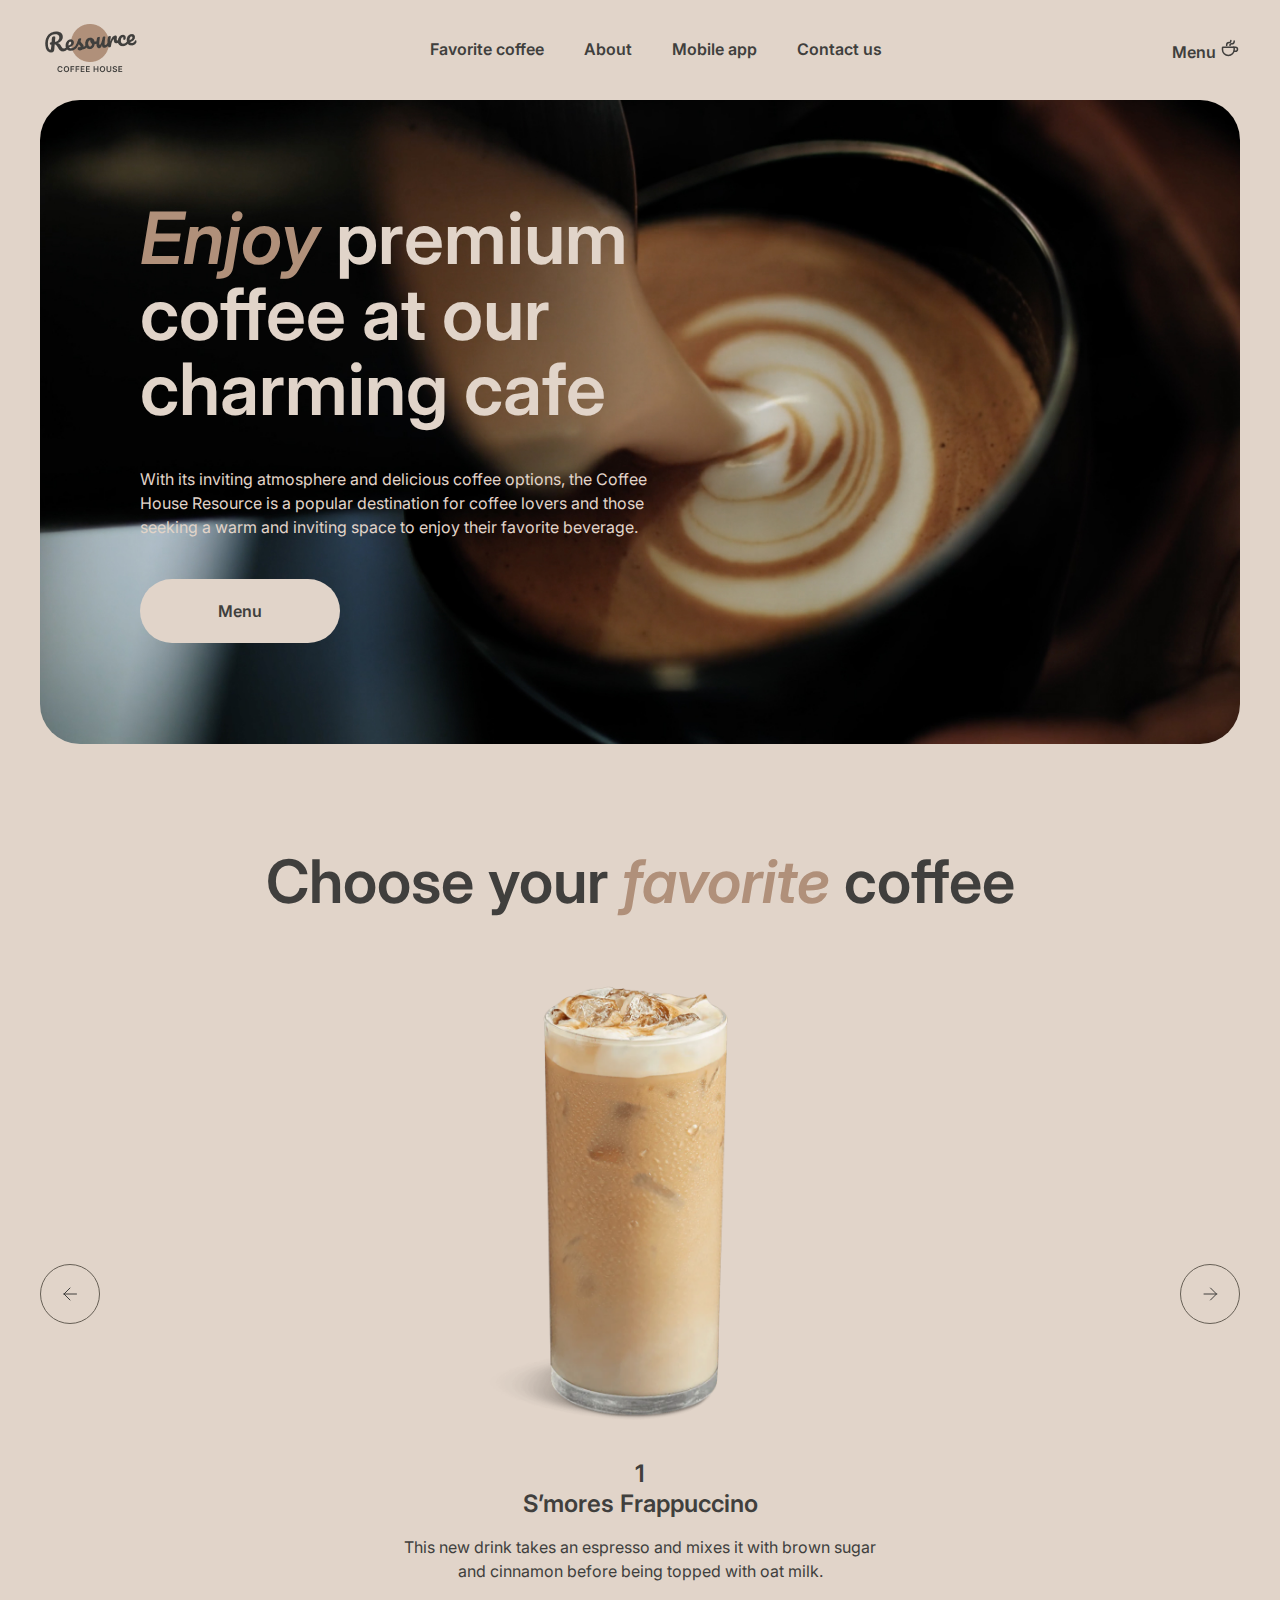
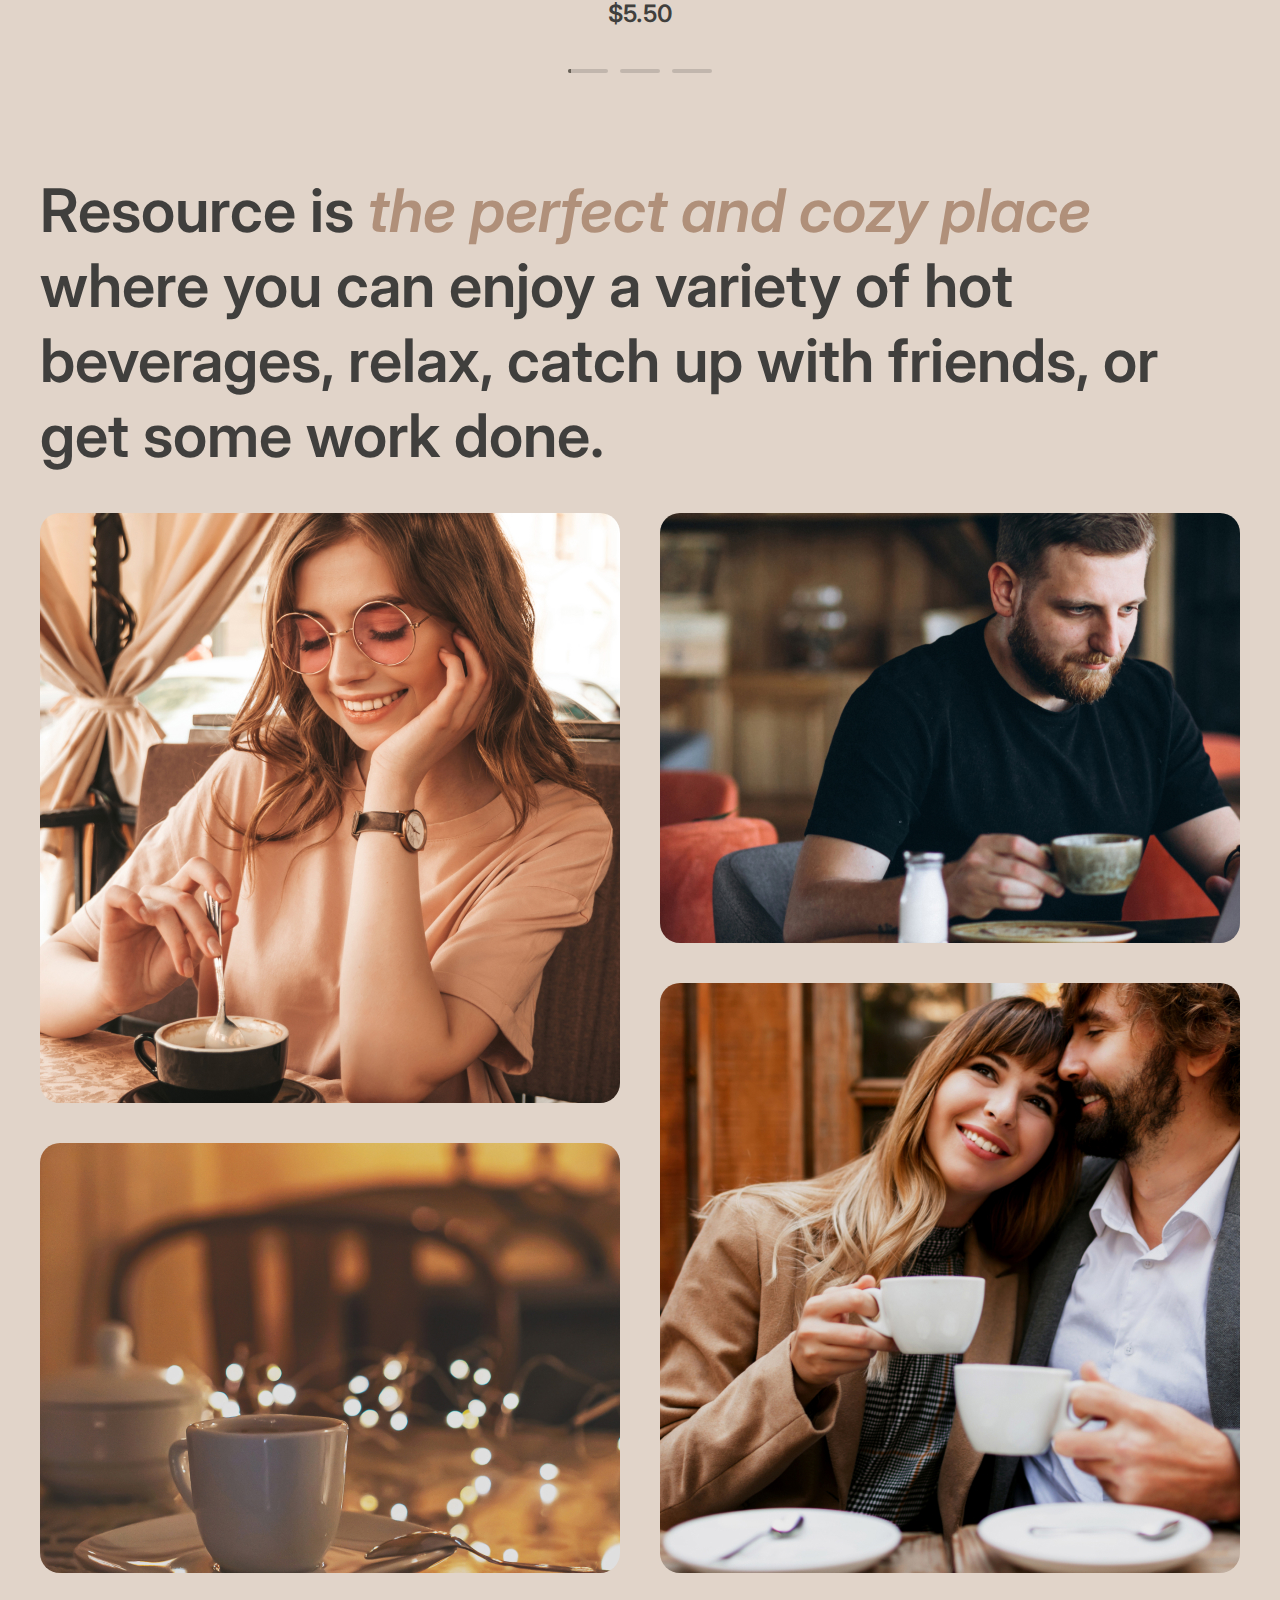
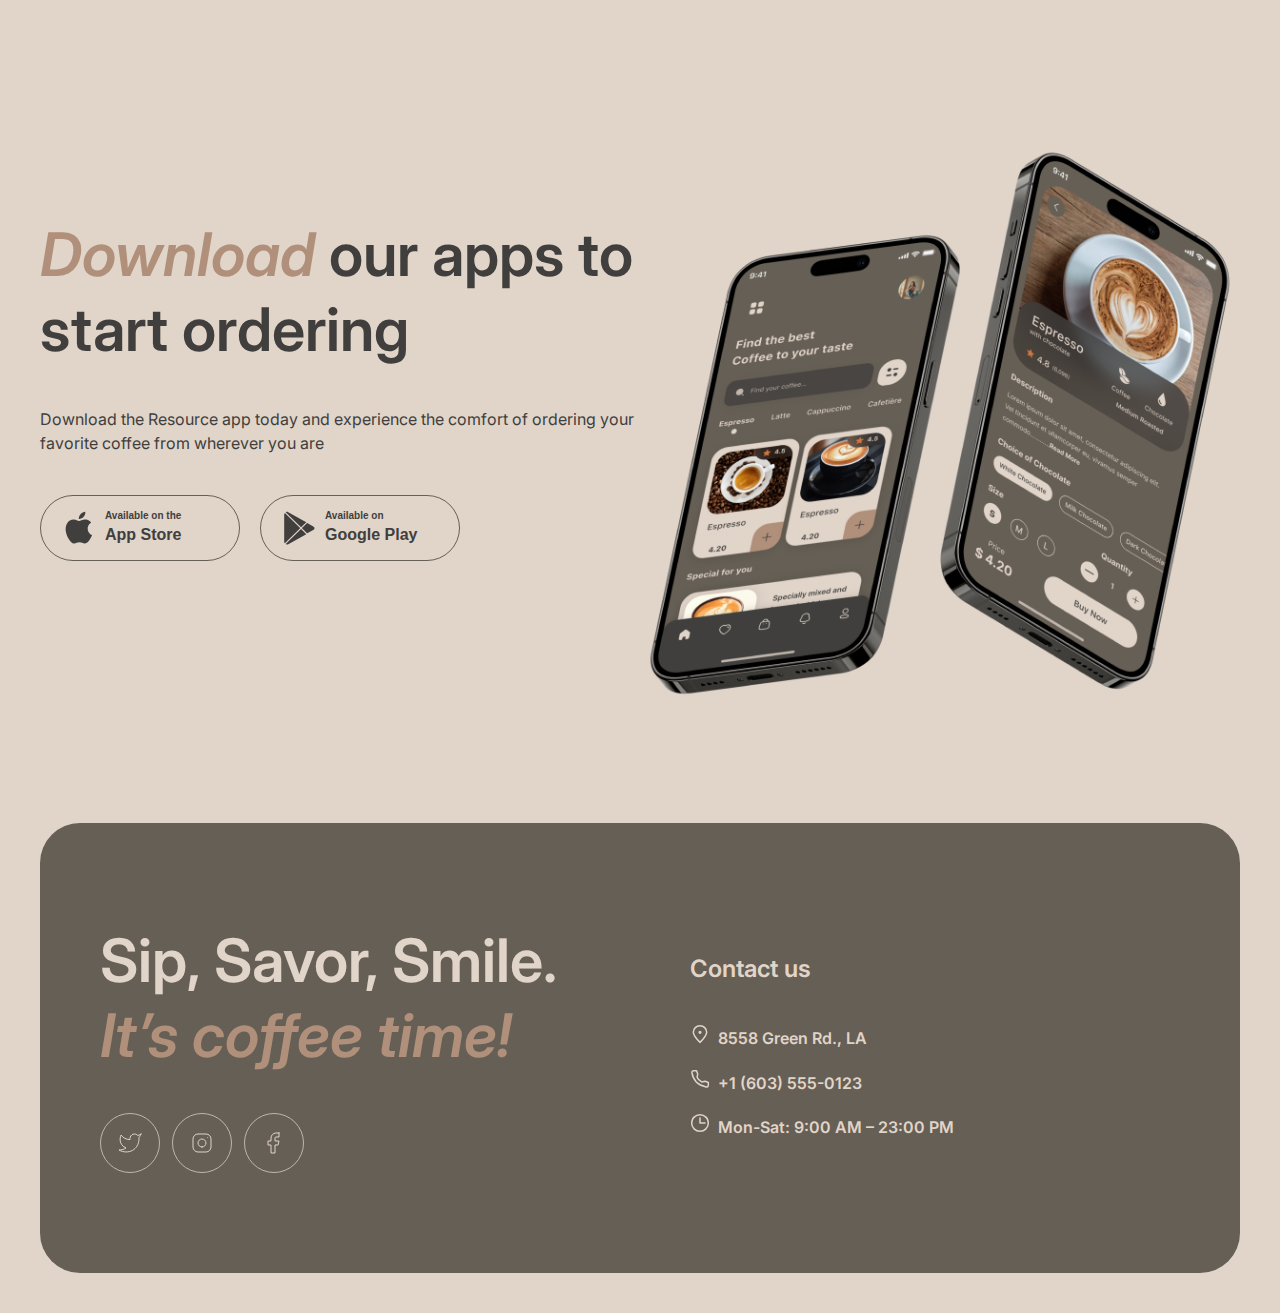
==== commit 3df7f3f9: "feat: create autoplay with event for mouse" ====
--- a/coffee-house/index.html
+++ b/coffee-house/index.html
@@ -55,19 +55,19 @@
               <div class="coffe_gallery">
                 <div class="slades">
                   <img src="img/png/coffee-slider-1.png" alt="Frappuccino">
-                  <p class="slides_title">S’mores Frappuccino</p>
+                  <p class="slides_title">1 <br> S’mores Frappuccino</p>
                   <p class="slides_subtitle">This new drink takes an espresso and mixes it with brown sugar and cinnamon before being topped with oat milk.</p>
                   <div div class="slides_price">$5.50 </div>  
                 </div>
                 <div class="slades">
                   <img src="img/png/coffee-slider-2.png" alt="Frappuccino">
-                  <p class="slides_title">Caramel Macchiato</p>
+                  <p class="slides_title">2<br> Caramel Macchiato</p>
                   <p class="slides_subtitle">Fragrant and unique classic espresso with rich caramel-peanut syrup, with cream under whipped thick foam.</p>
                   <div class="slides_price">$5.00 </div>
                 </div>
                 <div class="slades">
                   <img src="img/png/coffee-slider-3.png" alt="Frappuccino">
-                  <p class="slides_title">Ice coffee</p>
+                  <p class="slides_title">3 <br> Ice coffee</p>
                   <p class="slides_subtitle">A popular summer drink that tones and invigorates. Prepared from coffee, milk and ice.</p>
                   <div class="slides_price">$4.50 </div>
                 </div>
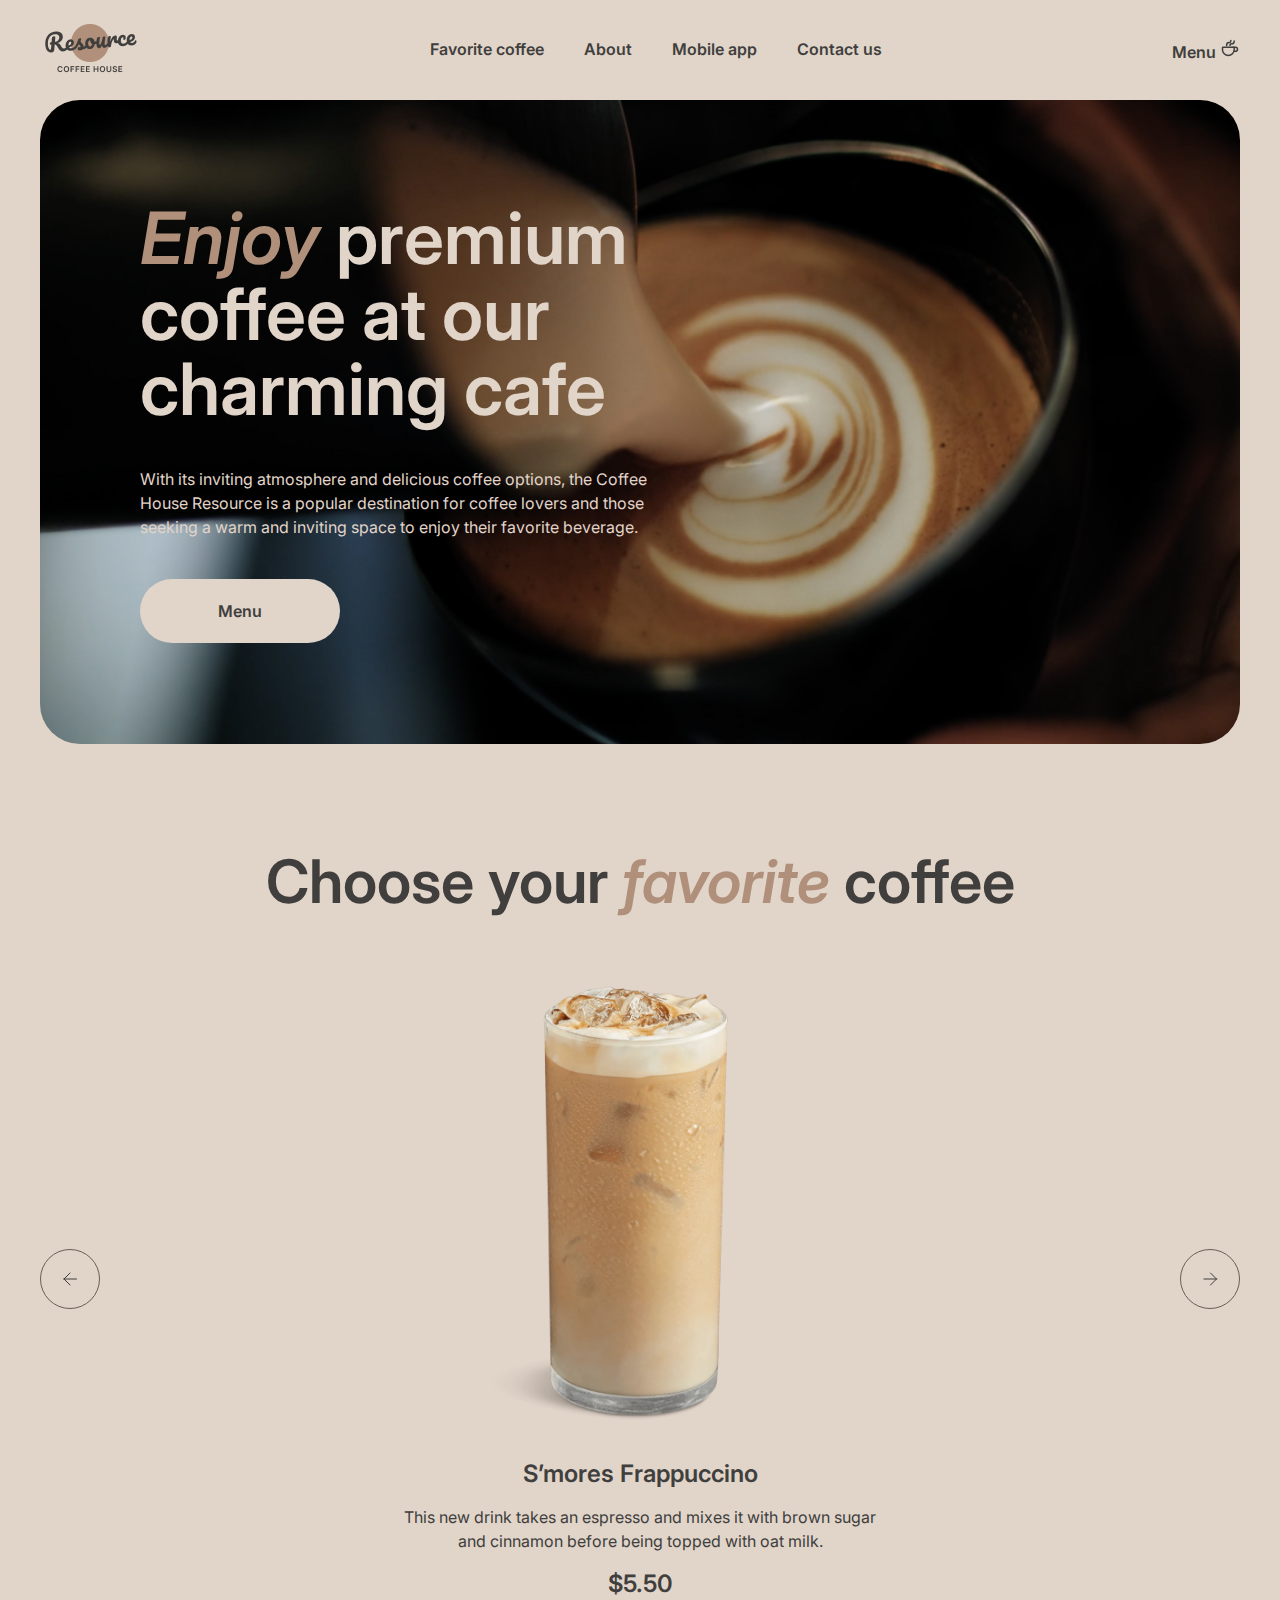
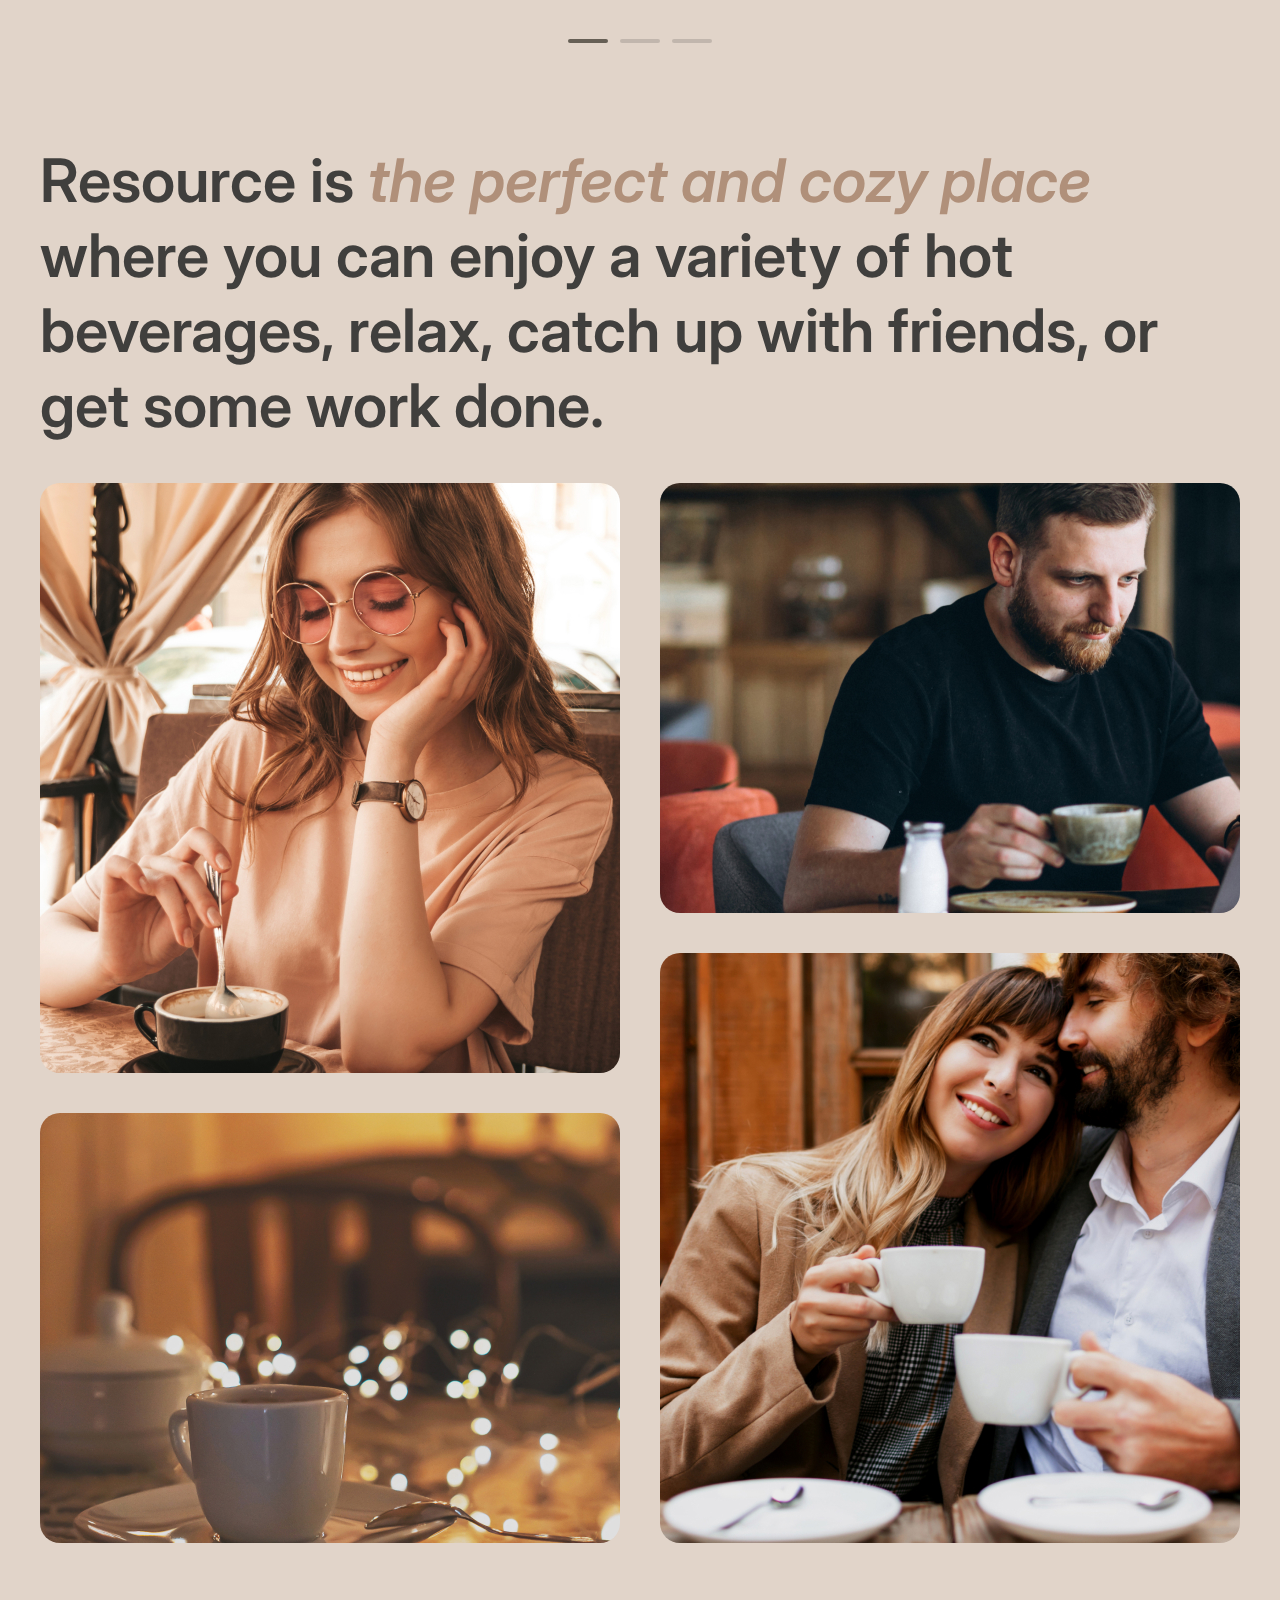
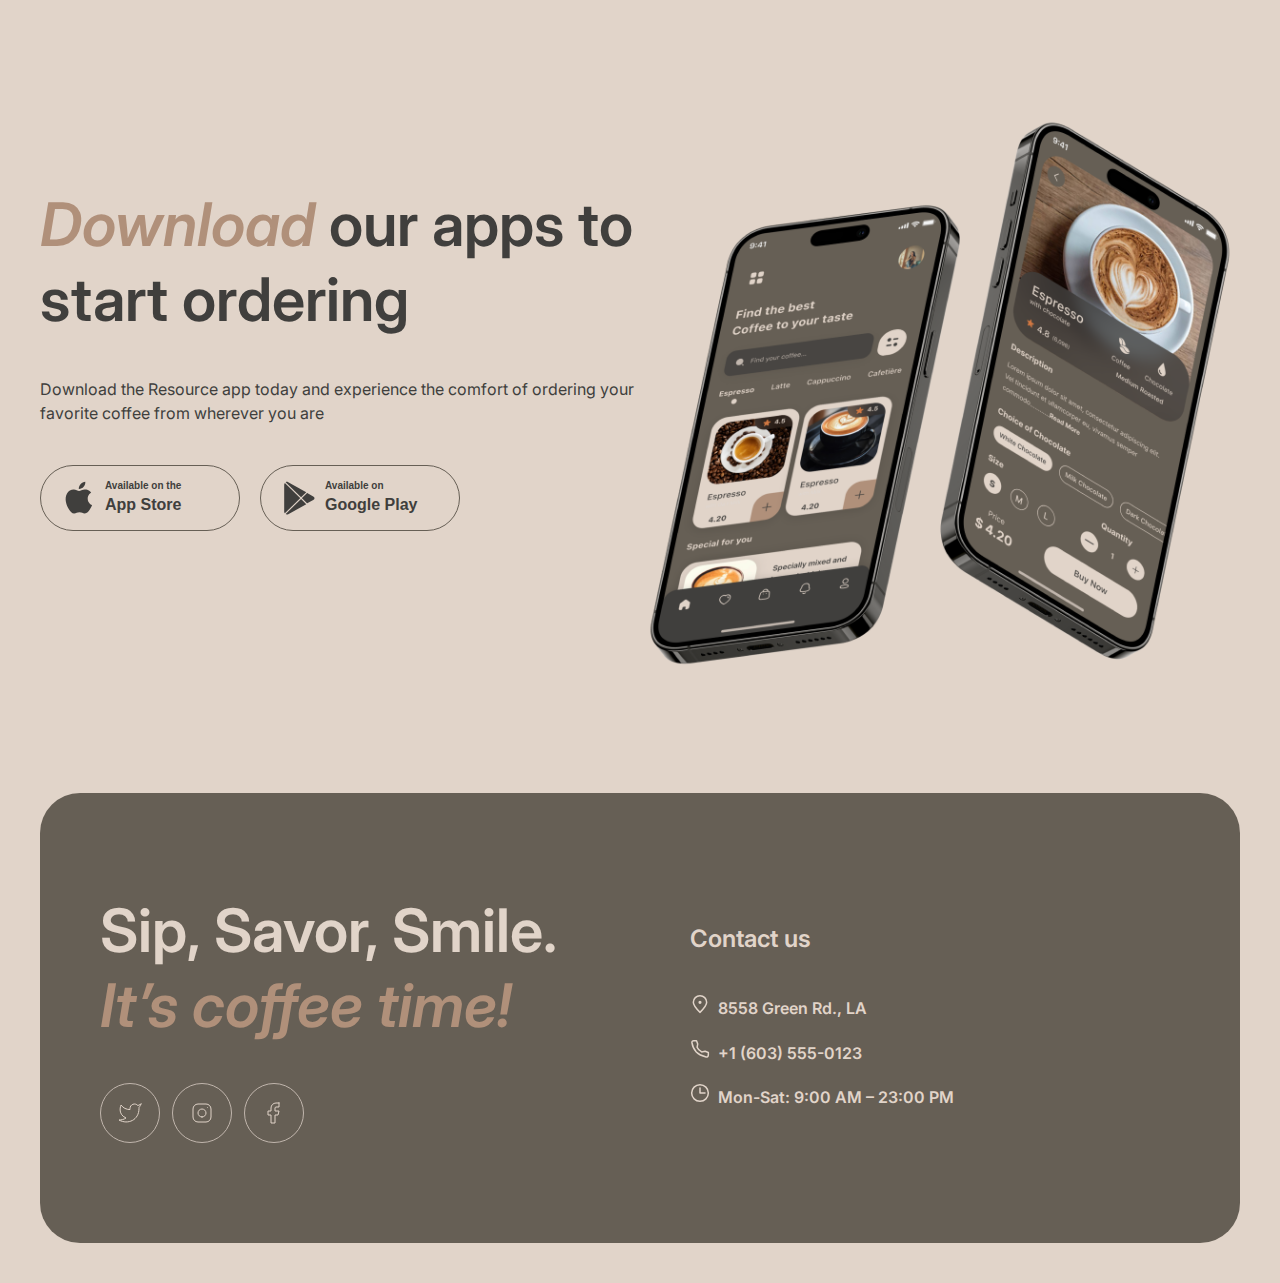
==== commit 662f81d1: "Merge pull request #11 from rolling-scopes-school/coffee-house-week2" ====
--- a/coffee-house/index.html
+++ b/coffee-house/index.html
@@ -51,28 +51,26 @@
                   stroke-linejoin="round" />
               </g>
             </svg></button>
-            <div class="coffe_gallery_wrapper">
-              <div class="coffe_gallery">
-                <div class="slades">
-                  <img src="img/png/coffee-slider-1.png" alt="Frappuccino">
-                  <p class="slides_title">1 <br> S’mores Frappuccino</p>
-                  <p class="slides_subtitle">This new drink takes an espresso and mixes it with brown sugar and cinnamon before being topped with oat milk.</p>
-                  <div div class="slides_price">$5.50 </div>  
-                </div>
-                <div class="slades">
-                  <img src="img/png/coffee-slider-2.png" alt="Frappuccino">
-                  <p class="slides_title">2<br> Caramel Macchiato</p>
-                  <p class="slides_subtitle">Fragrant and unique classic espresso with rich caramel-peanut syrup, with cream under whipped thick foam.</p>
-                  <div class="slides_price">$5.00 </div>
-                </div>
-                <div class="slades">
-                  <img src="img/png/coffee-slider-3.png" alt="Frappuccino">
-                  <p class="slides_title">3 <br> Ice coffee</p>
-                  <p class="slides_subtitle">A popular summer drink that tones and invigorates. Prepared from coffee, milk and ice.</p>
-                  <div class="slides_price">$4.50 </div>
-                </div>
-              </div>
-            </div>
+          <div class="coffe_gallery">
+            <div class="slades">
+              <img src="img/png/coffee-slider-1.png" alt="Frappuccino">
+              <p class="slides_title">S’mores Frappuccino</p>
+              <p class="slides_subtitle">This new drink takes an espresso and mixes it with brown sugar and cinnamon before being topped with oat milk.</p>
+              <div class="slides_price">$5.50 </div>  
+            </div>
+            <div class="slades2">
+              <img src="img/png/coffee-slider-2.png" alt="Frappuccino">
+              <p class="slides_title">Caramel Macchiato</p>
+              <p class="slides_subtitle">Fragrant and unique classic espresso with rich caramel-peanut syrup, with cream under whipped thick foam.</p>
+              <div class="slides_price">$5.00 </div>
+            </div>
+            <div class="slades3">
+              <img src="img/png/coffee-slider-1.png" alt="Frappuccino">
+              <p class="slides_title">Ice coffee</p>
+              <p class="slides_subtitle">A popular summer drink that tones and invigorates. Prepared from coffee, milk and ice.</p>
+              <div class="slides_price">$4.50 </div>
+            </div>
+          </div>
           <button class="coffee_slider_arrow_next"><svg width="24" height="24" viewBox="0 0 24 24" fill="none" xmlns="http://www.w3.org/2000/svg">
             <g id="arrow-right">
               <path id="Vector1" d="M6 12H18.5M18.5 12L12.5 6M18.5 12L12.5 18" stroke="#403F3D" stroke-linecap="round"
@@ -81,16 +79,11 @@
           </svg></button>
           </div>
         <div class="coffee_block_lines">
-            <div class="coffee_line">
-              <div class="coffe_progress"></div>
-            </div>
-            <div class="coffee_line">
-              <div class="coffe_progress"></div>
-            </div>
-            <div class="coffee_line">             
-                <div class="coffe_progress"></div>              
-            </div>
+          <button class="coffee_line coffee_line_first"></button>
+          <button class="coffee_line"></button>
+          <button class="coffee_line"></button>
         </div>
+
         </section>
           <section class="about" id="about">
             <h2 class="coffee_title">Resource is <span>the perfect and cozy place</span>  where you can enjoy a variety of hot beverages, relax, catch up with friends, or
@@ -107,8 +100,8 @@
               </div>
               <div class="foto foto4">
                 <img class="foto_img" src="img/large/about4.jpg" alt="woman and man">
-              </div>
-            </div>
+              </div>              
+            </div>        
           </section>
           <section class="mobile_App" id="mobile_app">
             <div class="mobile_text">
--- a/coffee-house/src/style_main.css
+++ b/coffee-house/src/style_main.css
@@ -147,8 +147,6 @@
     height: 2px;
     margin: 2px;
     background-color: rgb(64, 63, 61);
-    transition: all 0.3s ease 0s;
-    border-radius: 30%;
   }
 }
 
@@ -161,11 +159,11 @@
     background-color: rgb(64, 63, 61);
   }
   .humburger_active span:nth-child(1) {
-    transform: rotate(-45deg);
+    transform: translateY(3px) rotate(-45deg);
   }
   .humburger_active span:nth-child(2) {
-    margin-top: -4px;
-    transform: rotate(45deg);
+    margin-top: -2px;
+    transform: translateY(2px) rotate(45deg);
   }
 }
 
@@ -539,18 +537,6 @@
   align-items: center;
 }
 
-.coffe_gallery_wrapper {
-  width: 480px;
-  overflow: hidden;
-}
-
-.coffe_gallery {
-  display: flex;
-  width: 9999px;
-  transition: margin-left 250ms;
-  margin: 0;
-  padding: 0;
-}
 @media (max-width: 600px) {
   .coffe_gallery {
     width: 100%;
@@ -597,6 +583,11 @@
   font-style: normal;
   font-weight: 600;
   line-height: 125%;
+}
+
+.slades2,
+.slades3 {
+  display: none;
 }
 
 .coffee_slider_arrow_prev,
@@ -647,19 +638,9 @@
   border-radius: 100px;
   border: none;
   background: rgb(193, 182, 173);
-  position: relative;
-  overflow: hidden;
-}
-
-.coffe_progress {
-  position: absolute;
-  text-align: center;
-  left: 0;
-  top: 0;
-  bottom: 0;
-}
-
-.coffe_progress_active {
+}
+
+.coffee_line_first {
   background: rgb(102, 95, 85);
 }
 
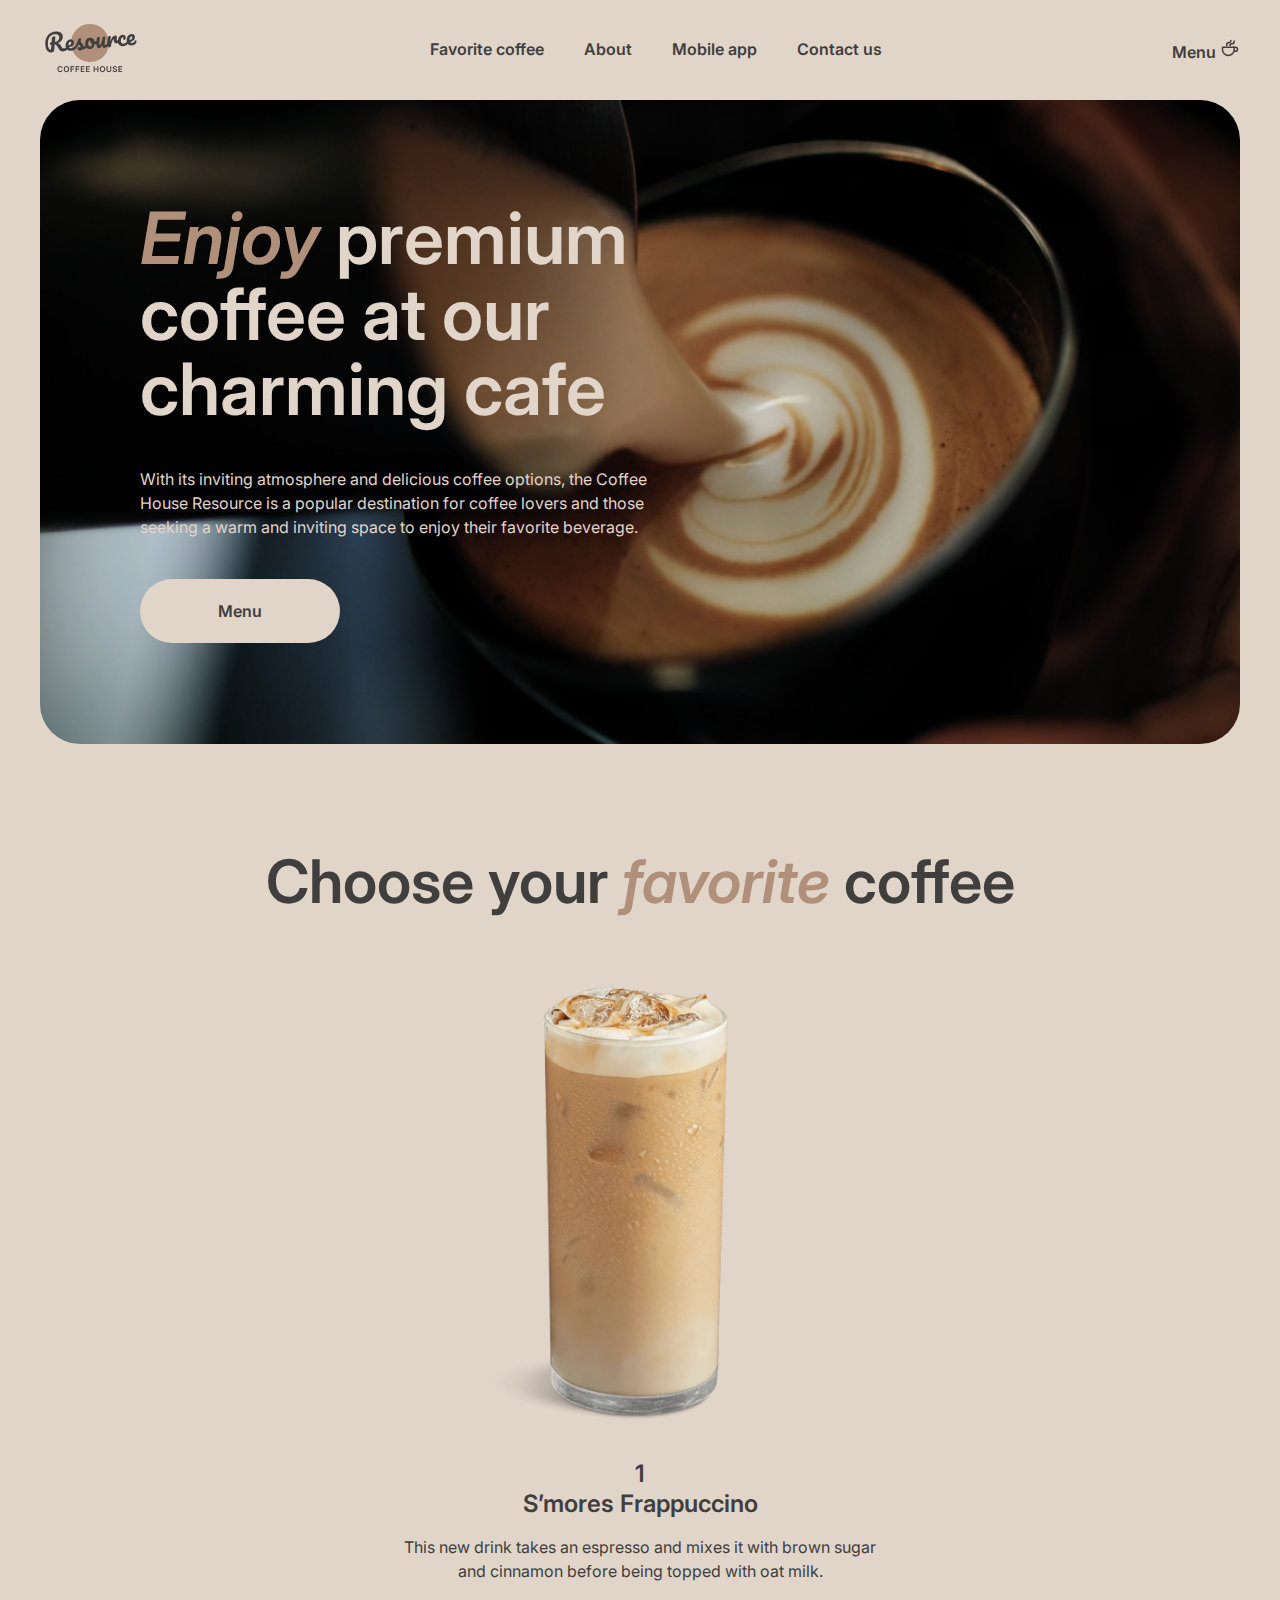
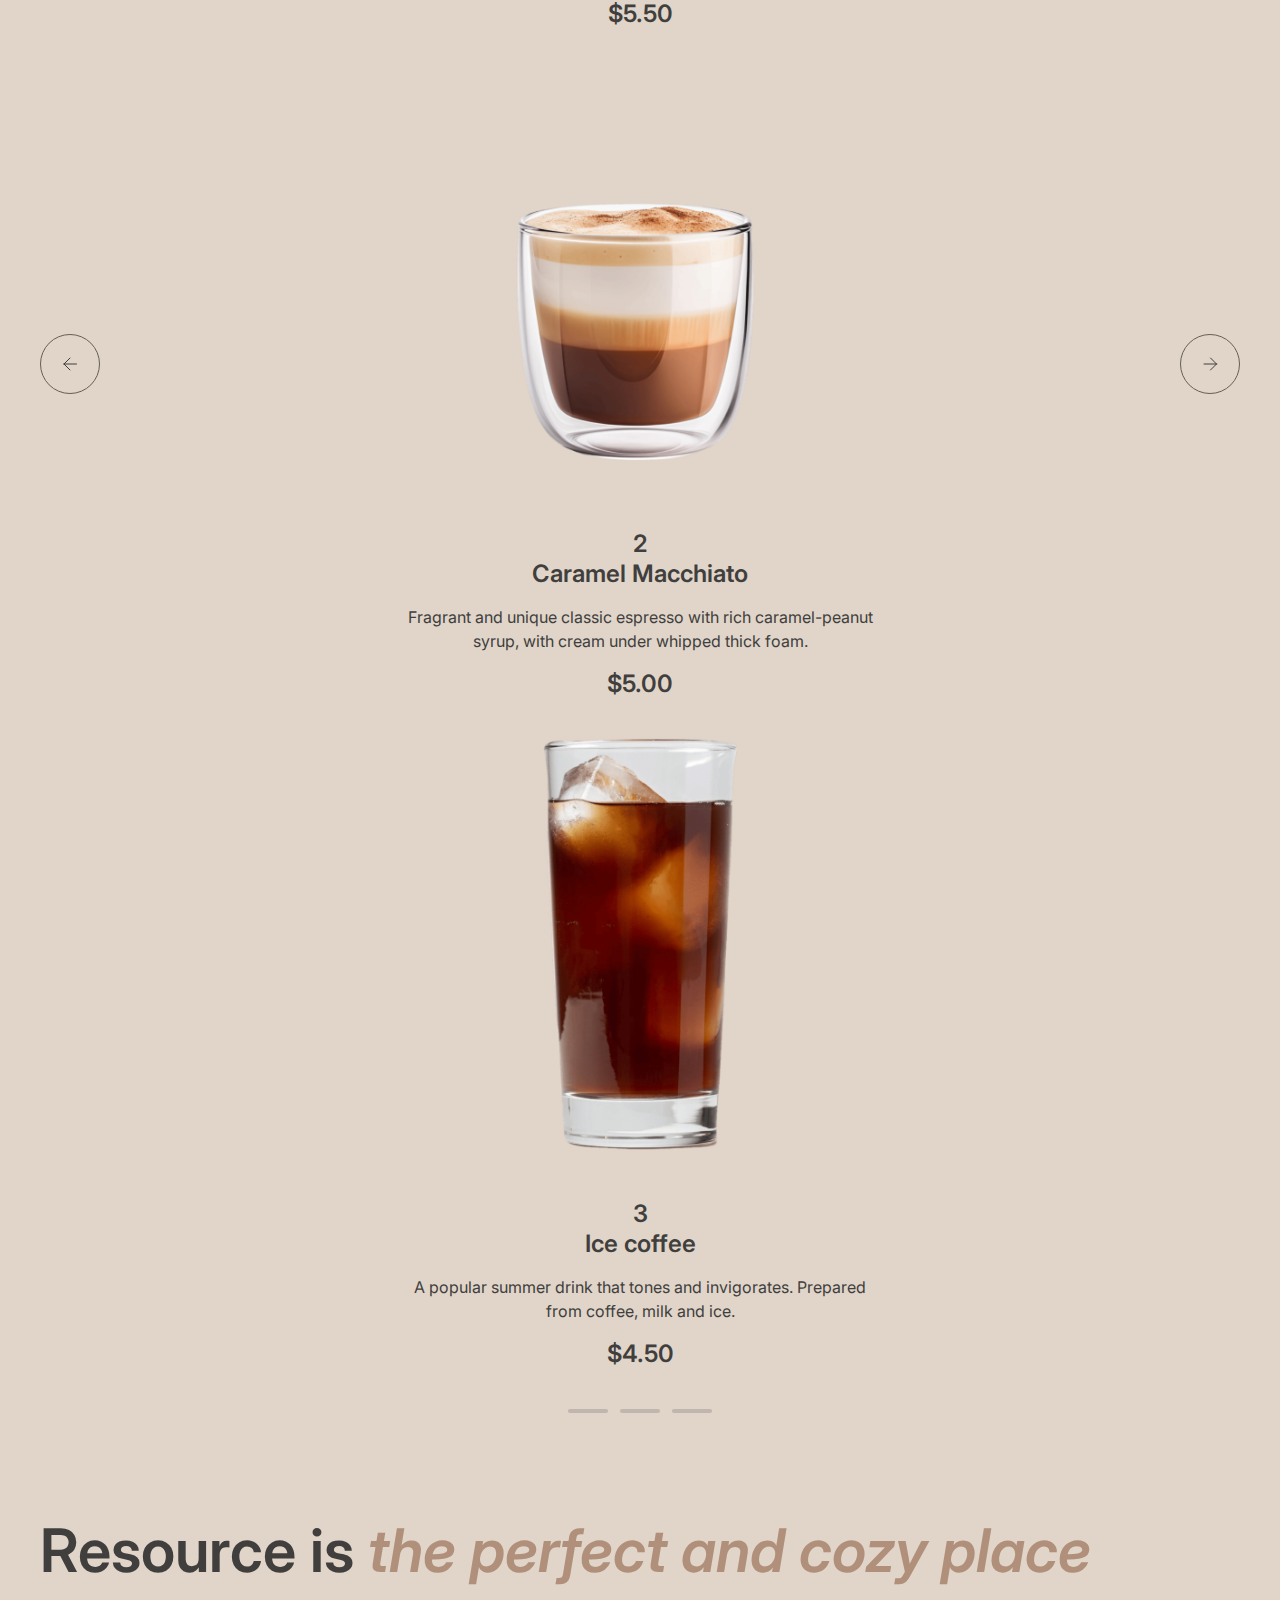
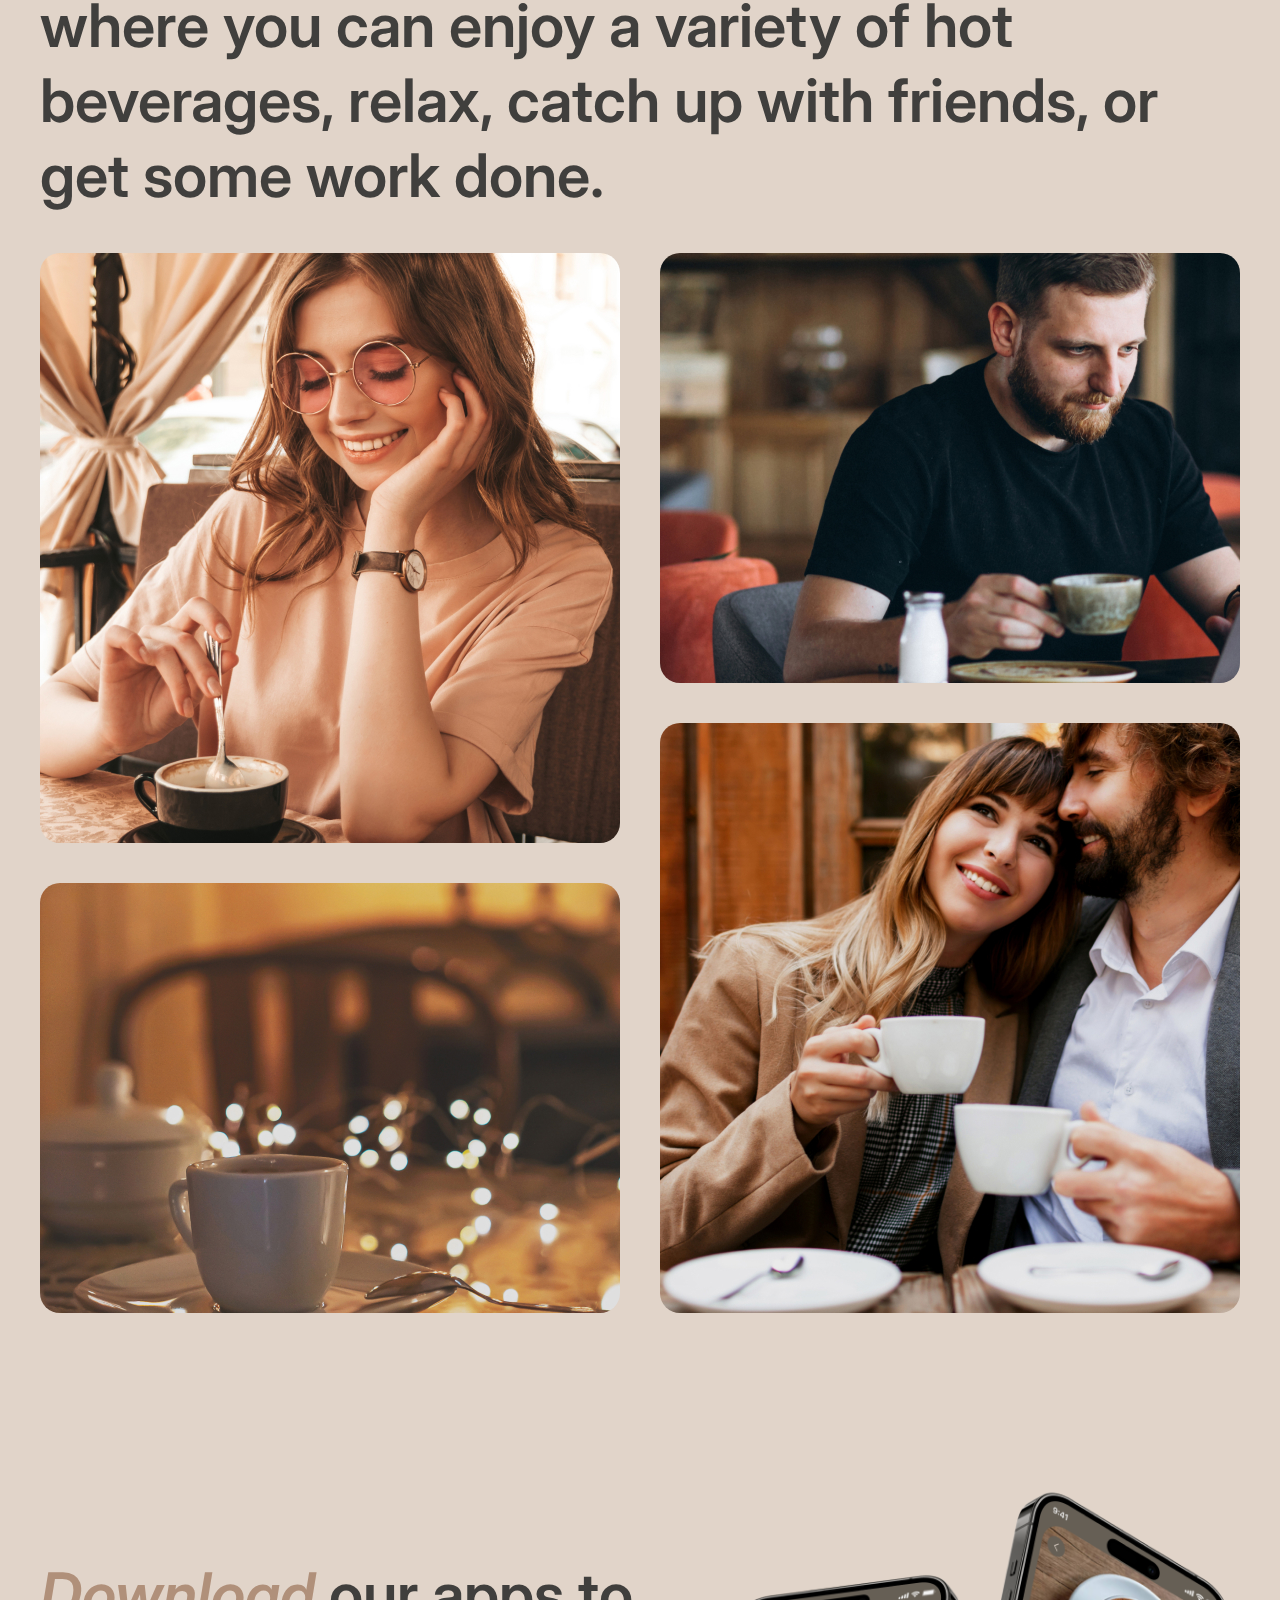
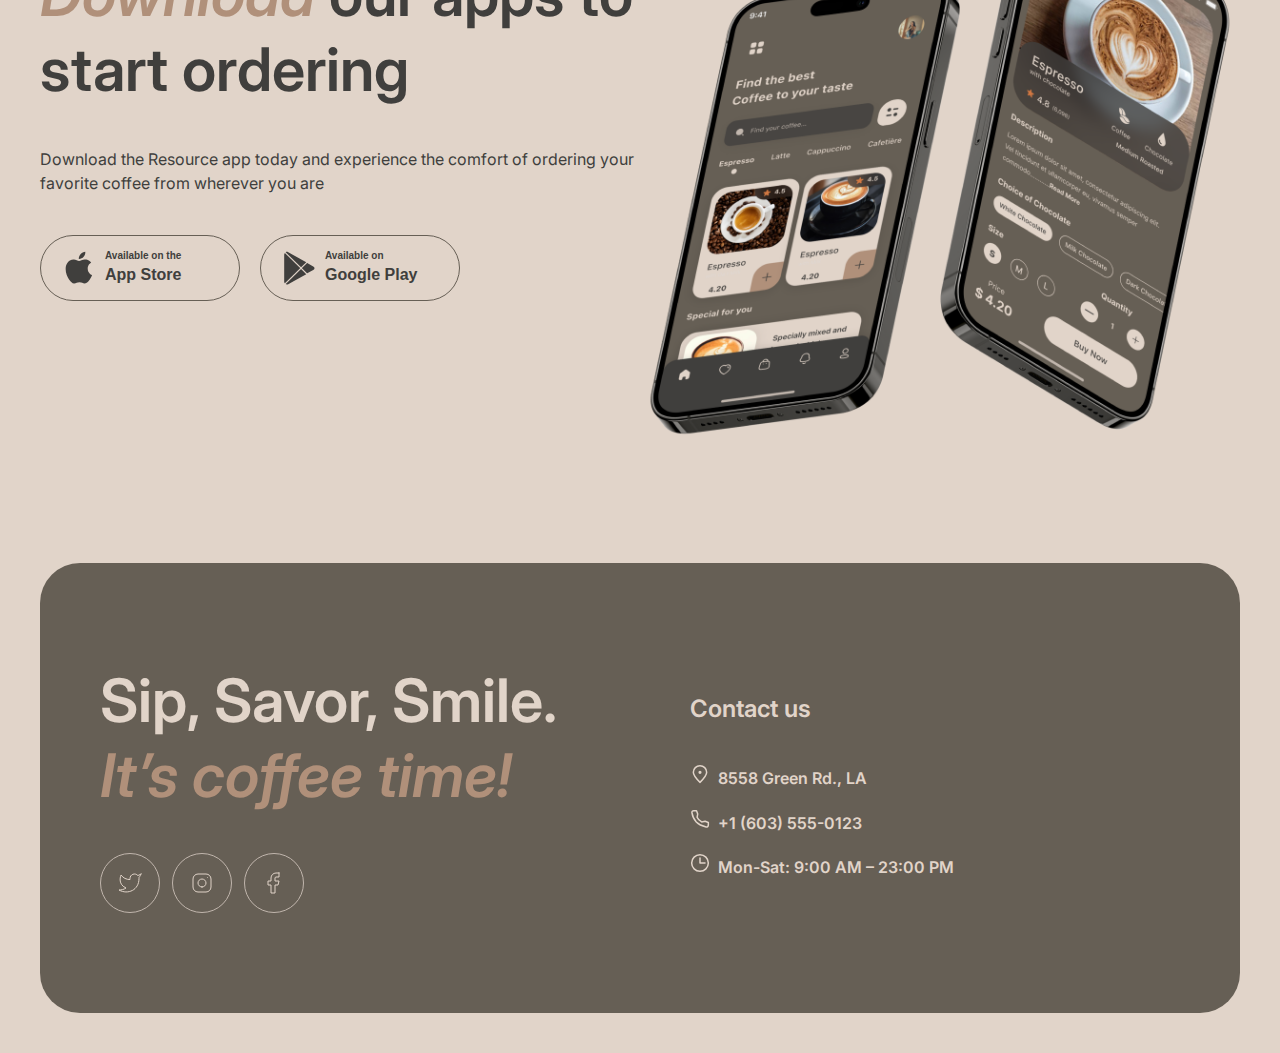
==== commit 2e8fed36: "feat: add update prodacts in menu page" ====
--- a/coffee-house/index.html
+++ b/coffee-house/index.html
@@ -44,33 +44,35 @@
           <section class="Favourites_coffee" id="coffee">
           <h2 class="coffee_title">Choose your <span>favorite</span> coffee</h2>
         <div class="coffee_slider_section">
-          <button class="coffee_slider_arrow_prev">
+          <button class="coffee_slider_arrow_prev" >
             <svg width="24" height="24" viewBox="0 0 24 24" fill="none" xmlns="http://www.w3.org/2000/svg">
               <g id="arrow-left">
                 <path id="Vector" d="M18.5 12H6M6 12L12 6M6 12L12 18" stroke="#403F3D" stroke-linecap="round"
                   stroke-linejoin="round" />
               </g>
             </svg></button>
-          <div class="coffe_gallery">
-            <div class="slades">
-              <img src="img/png/coffee-slider-1.png" alt="Frappuccino">
-              <p class="slides_title">S’mores Frappuccino</p>
-              <p class="slides_subtitle">This new drink takes an espresso and mixes it with brown sugar and cinnamon before being topped with oat milk.</p>
-              <div class="slides_price">$5.50 </div>  
-            </div>
-            <div class="slades2">
-              <img src="img/png/coffee-slider-2.png" alt="Frappuccino">
-              <p class="slides_title">Caramel Macchiato</p>
-              <p class="slides_subtitle">Fragrant and unique classic espresso with rich caramel-peanut syrup, with cream under whipped thick foam.</p>
-              <div class="slides_price">$5.00 </div>
-            </div>
-            <div class="slades3">
-              <img src="img/png/coffee-slider-1.png" alt="Frappuccino">
-              <p class="slides_title">Ice coffee</p>
-              <p class="slides_subtitle">A popular summer drink that tones and invigorates. Prepared from coffee, milk and ice.</p>
-              <div class="slides_price">$4.50 </div>
-            </div>
-          </div>
+            <div class="coffe_gallery_wrapper">
+              <div class="coffe_gallery">
+                <div class="slades">
+                  <img src="img/png/coffee-slider-1.png" alt="Frappuccino">
+                  <p class="slides_title">1 <br> S’mores Frappuccino</p>
+                  <p class="slides_subtitle">This new drink takes an espresso and mixes it with brown sugar and cinnamon before being topped with oat milk.</p>
+                  <div div class="slides_price">$5.50 </div>  
+                </div>
+                <div class="slades">
+                  <img src="img/png/coffee-slider-2.png" alt="Frappuccino">
+                  <p class="slides_title">2<br> Caramel Macchiato</p>
+                  <p class="slides_subtitle">Fragrant and unique classic espresso with rich caramel-peanut syrup, with cream under whipped thick foam.</p>
+                  <div class="slides_price">$5.00 </div>
+                </div>
+                <div class="slades">
+                  <img src="img/png/coffee-slider-3.png" alt="Frappuccino">
+                  <p class="slides_title">3 <br> Ice coffee</p>
+                  <p class="slides_subtitle">A popular summer drink that tones and invigorates. Prepared from coffee, milk and ice.</p>
+                  <div class="slides_price">$4.50 </div>
+                </div>
+              </div>
+            </div>
           <button class="coffee_slider_arrow_next"><svg width="24" height="24" viewBox="0 0 24 24" fill="none" xmlns="http://www.w3.org/2000/svg">
             <g id="arrow-right">
               <path id="Vector1" d="M6 12H18.5M18.5 12L12.5 6M18.5 12L12.5 18" stroke="#403F3D" stroke-linecap="round"
@@ -79,11 +81,16 @@
           </svg></button>
           </div>
         <div class="coffee_block_lines">
-          <button class="coffee_line coffee_line_first"></button>
-          <button class="coffee_line"></button>
-          <button class="coffee_line"></button>
+            <div class="coffee_line">
+              <div class="coffe_progress"></div>
+            </div>
+            <div class="coffee_line">
+              <div class="coffe_progress"></div>
+            </div>
+            <div class="coffee_line">             
+                <div class="coffe_progress"></div>              
+            </div>
         </div>
-
         </section>
           <section class="about" id="about">
             <h2 class="coffee_title">Resource is <span>the perfect and cozy place</span>  where you can enjoy a variety of hot beverages, relax, catch up with friends, or
@@ -100,8 +107,8 @@
               </div>
               <div class="foto foto4">
                 <img class="foto_img" src="img/large/about4.jpg" alt="woman and man">
-              </div>              
-            </div>        
+              </div>
+            </div>
           </section>
           <section class="mobile_App" id="mobile_app">
             <div class="mobile_text">
@@ -196,6 +203,6 @@
           </div>
         </footer>
       </div>
-      <script src="src/script.js"></script>     
+      <script src="src/scripts/script.js"></script>     
   </body>
 </html>
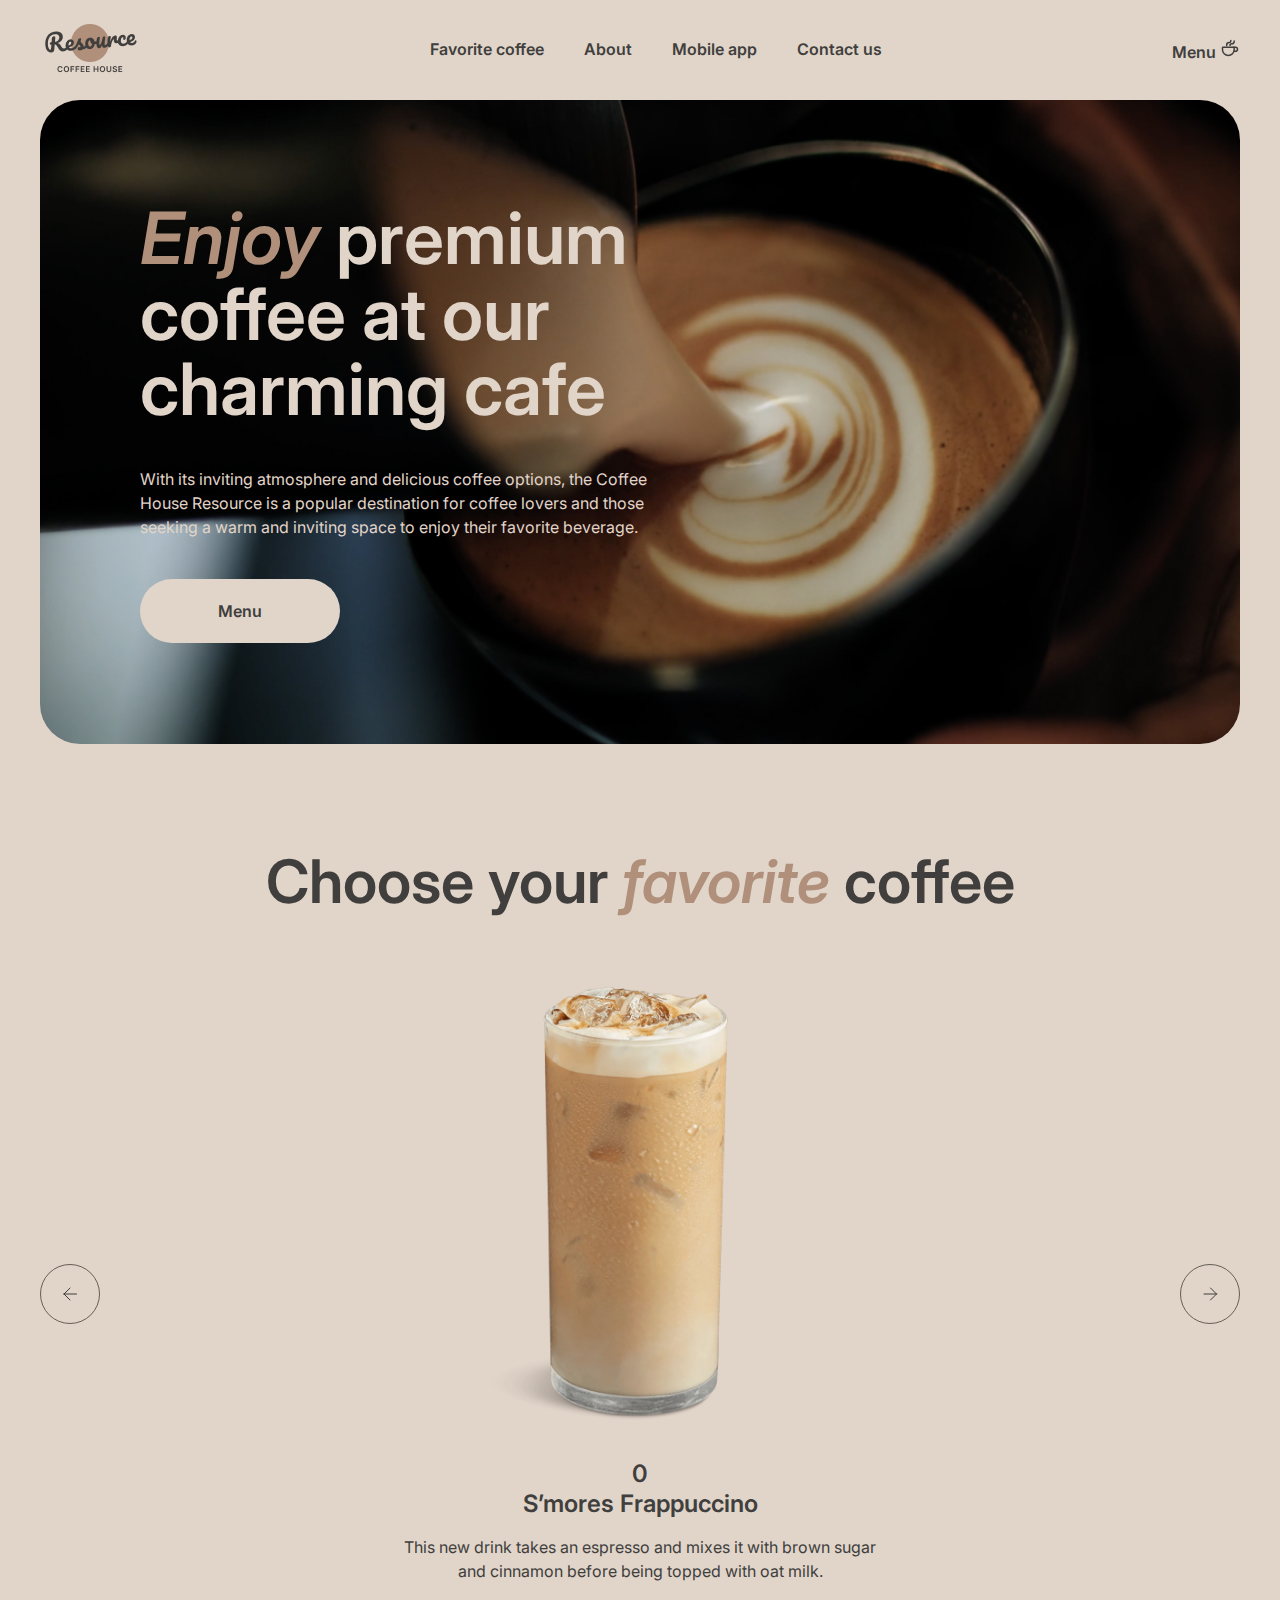
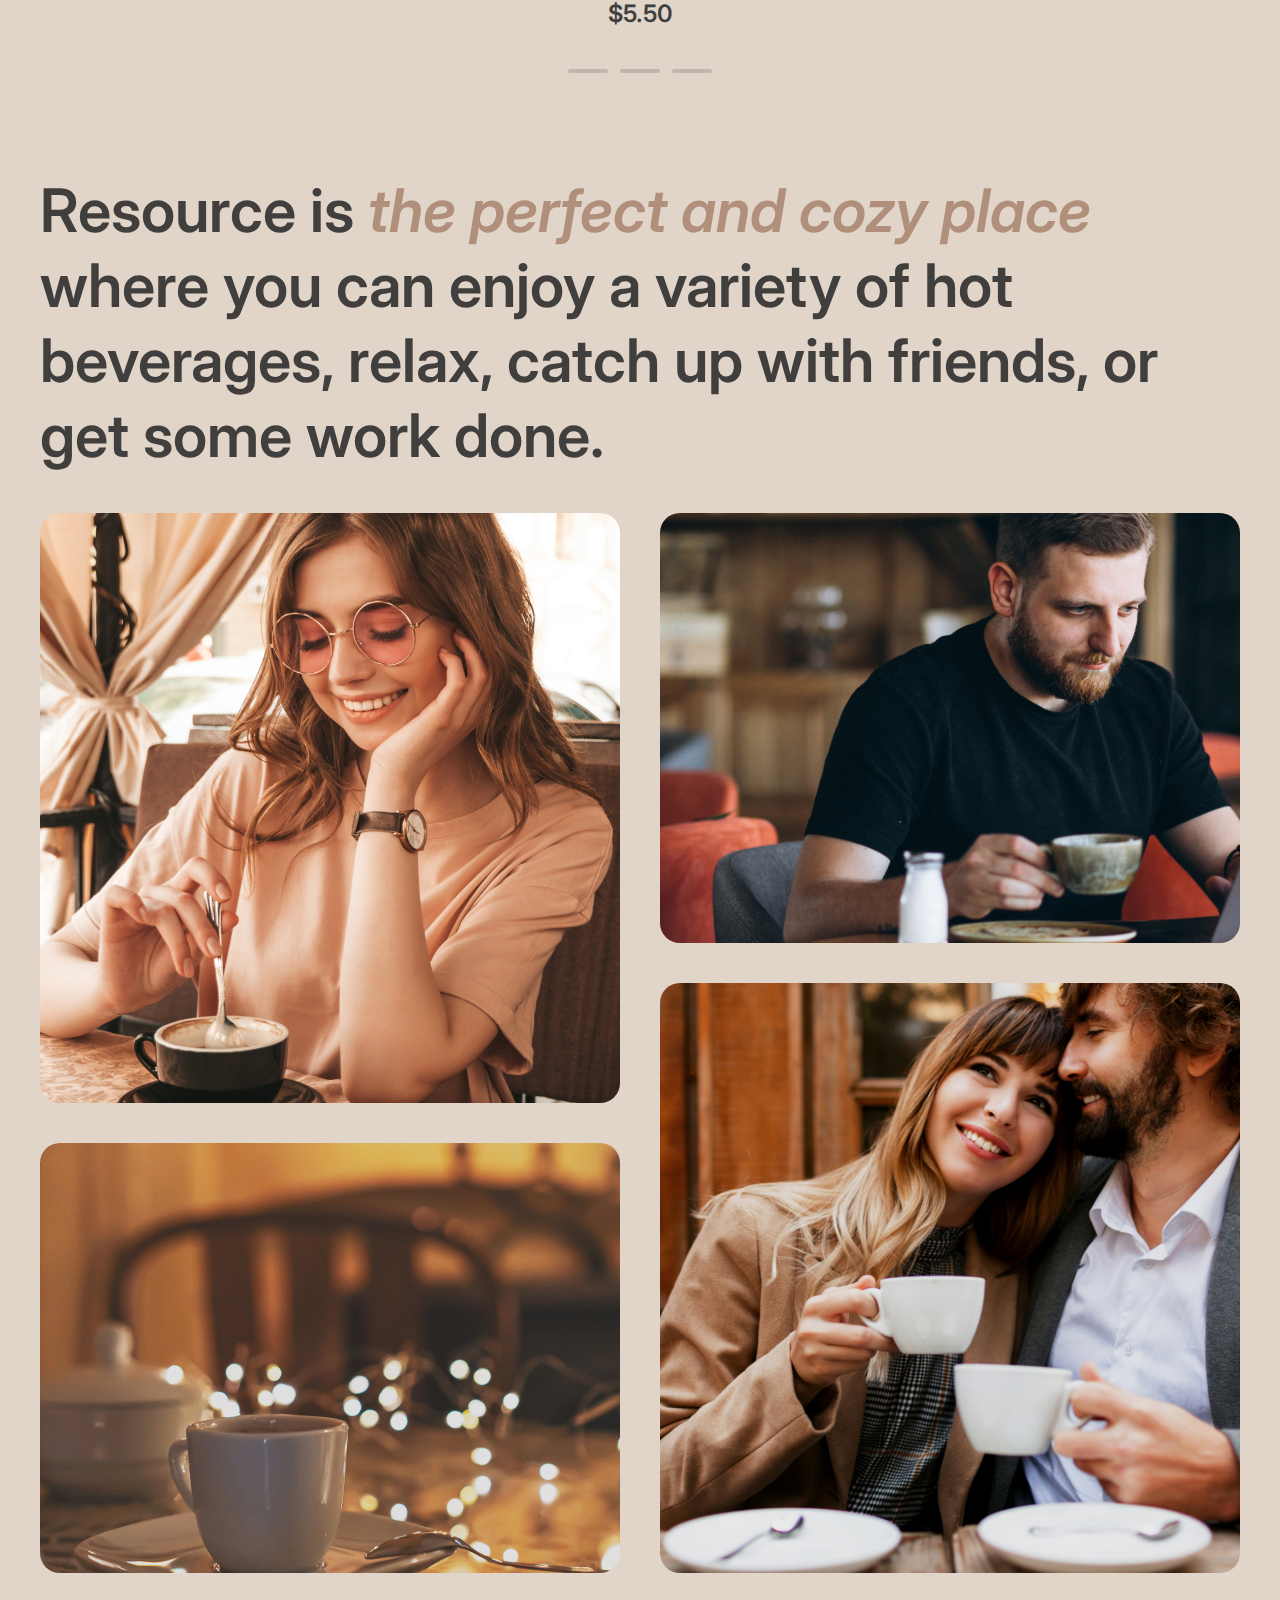
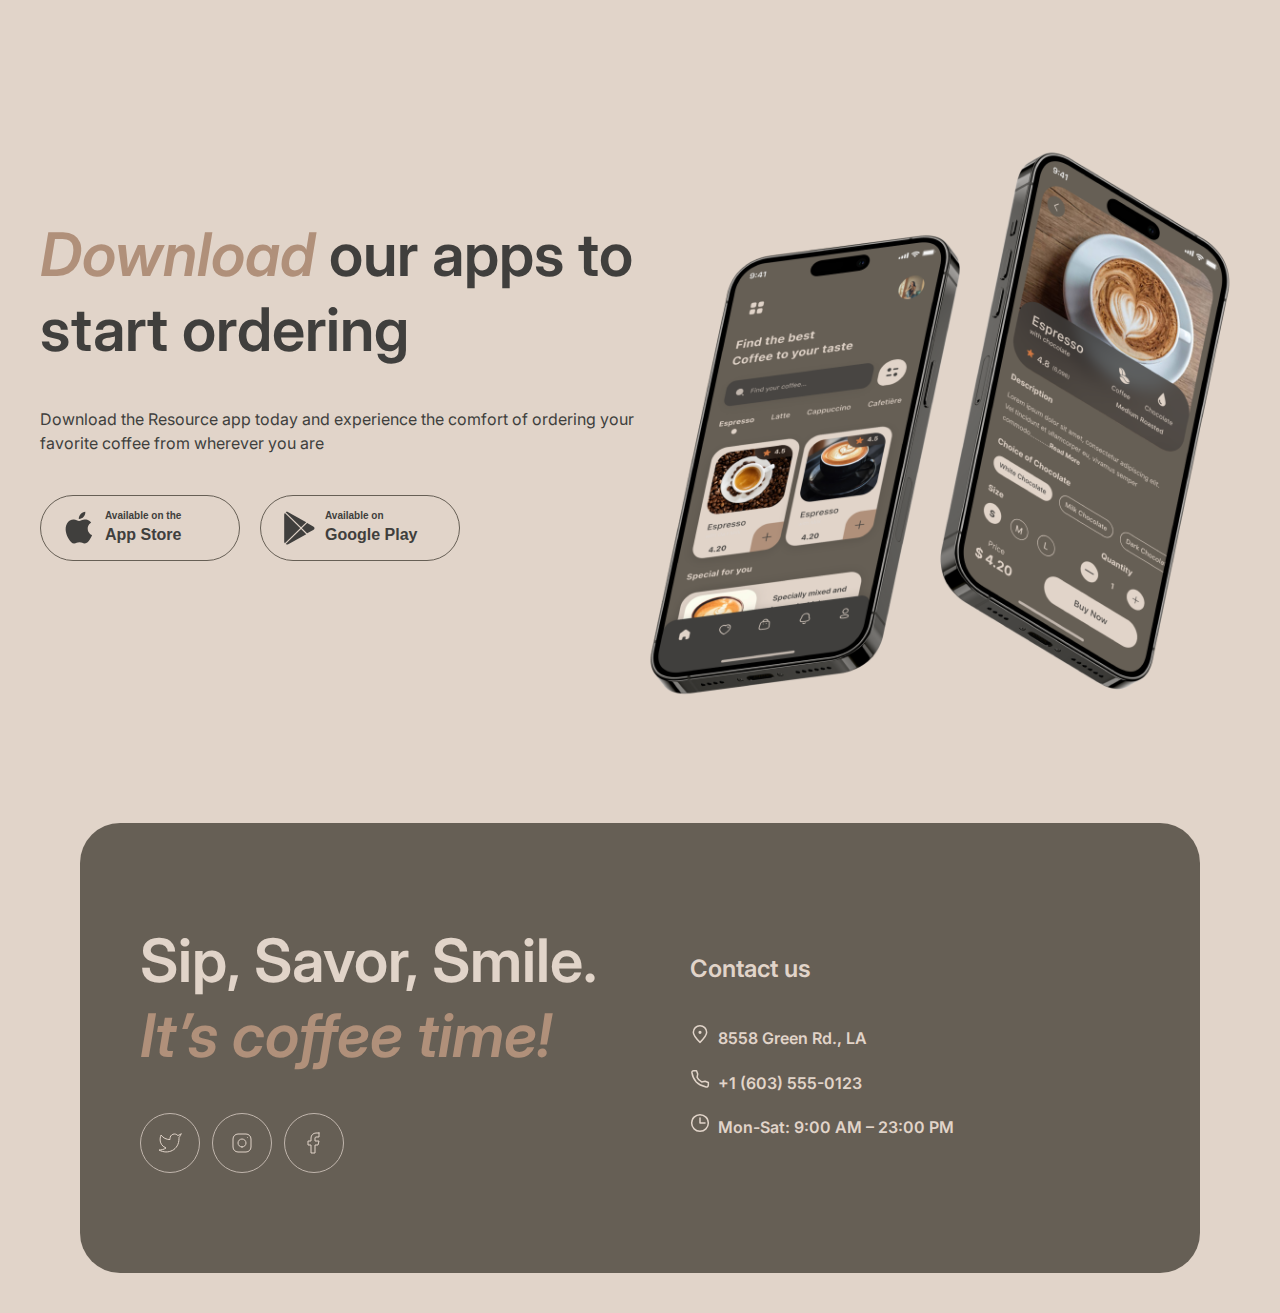
==== commit 064253f6: "Merge pull request #12 from rolling-scopes-school/coffee-house-week3" ====
--- a/coffee-house/index.html
+++ b/coffee-house/index.html
@@ -14,7 +14,6 @@
       <div class="container">
         <header>
           <a class="menu_logo"><img class="menu_img" src="img/logo/logo2.png" alt="logo"></a>
-            
             <nav class="block_menu">
               <ul class="menu">
                 <li class="menu_item"><a href="#coffee" class="menu_link">Favorite coffee</a></li>
@@ -24,23 +23,21 @@
               </ul>
               <a class="menu_link_humburger" href="menu.html"> Menu <img class="menu_cup_humburger" src="img/logo/coffee-cup.svg"
                   alt="logo"></a>
-                  
             </nav>
           <div class="humburger">
                       <span></span>
-                      <span></span>                      
+                      <span></span>
           </div>
           <a class="menu_link menu_link_desk" href="menu.html" >  Menu <img class="menu_cup" src="img/logo/coffee-cup.svg" alt="logo"></a>
         </header>
         <main>
           <section class="Enjoy">
-            
+            <video src="img/cafe.mp4" muted  loop autoplay></video>
             <h1 class="enjoy_title"><span>Enjoy</span> premium coffee at our charming cafe</h1>
             <p class="enjoy_subtitle">With its inviting atmosphere and delicious coffee options, the Coffee House Resource is a popular destination for coffee
             lovers and those seeking a warm and inviting space to enjoy their favorite beverage.</p>
            <div class="enjoy_btn"><a class="enjoy_menu_link" href="menu.html">Menu</a></div>
           </section>
-          
           <section class="Favourites_coffee" id="coffee">
           <h2 class="coffee_title">Choose your <span>favorite</span> coffee</h2>
         <div class="coffee_slider_section">
@@ -55,19 +52,19 @@
               <div class="coffe_gallery">
                 <div class="slades">
                   <img src="img/png/coffee-slider-1.png" alt="Frappuccino">
-                  <p class="slides_title">1 <br> S’mores Frappuccino</p>
+                  <p class="slides_title">0 <br> S’mores Frappuccino</p>
                   <p class="slides_subtitle">This new drink takes an espresso and mixes it with brown sugar and cinnamon before being topped with oat milk.</p>
                   <div div class="slides_price">$5.50 </div>  
                 </div>
                 <div class="slades">
                   <img src="img/png/coffee-slider-2.png" alt="Frappuccino">
-                  <p class="slides_title">2<br> Caramel Macchiato</p>
+                  <p class="slides_title">1<br> Caramel Macchiato</p>
                   <p class="slides_subtitle">Fragrant and unique classic espresso with rich caramel-peanut syrup, with cream under whipped thick foam.</p>
                   <div class="slides_price">$5.00 </div>
                 </div>
                 <div class="slades">
                   <img src="img/png/coffee-slider-3.png" alt="Frappuccino">
-                  <p class="slides_title">3 <br> Ice coffee</p>
+                  <p class="slides_title">2 <br> Ice coffee</p>
                   <p class="slides_subtitle">A popular summer drink that tones and invigorates. Prepared from coffee, milk and ice.</p>
                   <div class="slides_price">$4.50 </div>
                 </div>
@@ -82,15 +79,21 @@
           </div>
         <div class="coffee_block_lines">
             <div class="coffee_line">
-              <div class="coffe_progress"></div>
+              <div class="coffe_progress coffe_progress_active"></div>
             </div>
             <div class="coffee_line">
               <div class="coffe_progress"></div>
             </div>
-            <div class="coffee_line">             
-                <div class="coffe_progress"></div>              
+            <div class="coffee_line">
+                <div class="coffe_progress"></div>
             </div>
         </div>
+      
+      <!-- <p class="r">
+        The Caterpillar and Alice looked at each other for some time in silence: at
+        last the Caterpillar took the hookah out of its mouth, and addressed her in a
+        languid, sleepy voice.
+      </p> -->
         </section>
           <section class="about" id="about">
             <h2 class="coffee_title">Resource is <span>the perfect and cozy place</span>  where you can enjoy a variety of hot beverages, relax, catch up with friends, or
@@ -203,6 +206,7 @@
           </div>
         </footer>
       </div>
-      <script src="src/scripts/script.js"></script>     
+      <script src="src/scripts/script.js" defer></script>
+      <script src="src/scripts/index.js" defer></script>
   </body>
 </html>
--- a/coffee-house/src/style_main.css
+++ b/coffee-house/src/style_main.css
@@ -147,6 +147,8 @@
     height: 2px;
     margin: 2px;
     background-color: rgb(64, 63, 61);
+    transition: all 0.3s ease 0s;
+    border-radius: 30%;
   }
 }
 
@@ -159,11 +161,11 @@
     background-color: rgb(64, 63, 61);
   }
   .humburger_active span:nth-child(1) {
-    transform: translateY(3px) rotate(-45deg);
+    transform: rotate(-45deg);
   }
   .humburger_active span:nth-child(2) {
-    margin-top: -2px;
-    transform: translateY(2px) rotate(45deg);
+    margin-top: -4px;
+    transform: rotate(45deg);
   }
 }
 
@@ -209,7 +211,7 @@
 }
 
 footer {
-  margin: 100px 0 40px 0;
+  margin: 100px 40px 40px 40px;
   padding: 100px;
   border-radius: 40px;
   background: rgb(102, 95, 85);
@@ -376,6 +378,17 @@
   padding: 100px;
   border-radius: 40px;
   background: url(../img/large/img-hero.jpg) center center/cover;
+  position: relative;
+}
+.Enjoy video {
+  position: absolute;
+  top: 0;
+  left: 0;
+  width: 100%;
+  height: 100%;
+  object-fit: cover;
+  border-radius: 40px;
+  z-index: 0;
 }
 @media (max-width: 1439px) {
   .Enjoy {
@@ -400,8 +413,9 @@
   font-size: 72px;
   font-weight: 600;
   line-height: 105%; /* 75.6px */
-  width: 530px;
+  max-width: 530px;
   align-self: stretch;
+  position: relative;
 }
 @media (max-width: 600px) {
   .enjoy_title {
@@ -423,8 +437,9 @@
   font-style: normal;
   font-weight: 400;
   line-height: 150%;
-  width: 530px;
+  max-width: 530px;
   margin: 40px 0;
+  position: relative;
 }
 @media (max-width: 600px) {
   .enjoy_subtitle {
@@ -537,6 +552,23 @@
   align-items: center;
 }
 
+.coffe_gallery_wrapper {
+  width: 480px;
+  overflow: hidden;
+}
+@media (max-width: 600px) {
+  .coffe_gallery_wrapper {
+    width: 348px;
+  }
+}
+
+.coffe_gallery {
+  display: flex;
+  width: 9999px;
+  transition: margin-left 250ms;
+  margin: 0;
+  padding: 0;
+}
 @media (max-width: 600px) {
   .coffe_gallery {
     width: 100%;
@@ -551,7 +583,7 @@
 }
 @media (max-width: 600px) {
   .slades {
-    width: 100%;
+    width: 348px;
   }
 }
 
@@ -583,11 +615,6 @@
   font-style: normal;
   font-weight: 600;
   line-height: 125%;
-}
-
-.slades2,
-.slades3 {
-  display: none;
 }
 
 .coffee_slider_arrow_prev,
@@ -603,6 +630,12 @@
   transition: all 1.7s ease;
   cursor: pointer;
 }
+@media (max-width: 900px) {
+  .coffee_slider_arrow_prev,
+  .coffee_slider_arrow_next {
+    flex: none;
+  }
+}
 @media (max-width: 600px) {
   .coffee_slider_arrow_prev,
   .coffee_slider_arrow_next {
@@ -638,10 +671,16 @@
   border-radius: 100px;
   border: none;
   background: rgb(193, 182, 173);
-}
-
-.coffee_line_first {
-  background: rgb(102, 95, 85);
+  position: relative;
+  overflow: hidden;
+}
+
+.coffe_progress {
+  position: absolute;
+  text-align: center;
+  left: 0;
+  top: 0;
+  bottom: 0;
 }
 
 .about {
@@ -915,4 +954,20 @@
   line-height: 150%; /* 24px */
 }
 
+.coffe_progress_active {
+  animation-duration: 5s;
+  animation-name: slidein;
+}
+
+@keyframes slidein {
+  from {
+    width: 5%;
+    background: rgb(102, 95, 85);
+  }
+  to {
+    width: 100%;
+    background: rgb(102, 95, 85);
+  }
+}
+
 /*# sourceMappingURL=style_main.css.map */
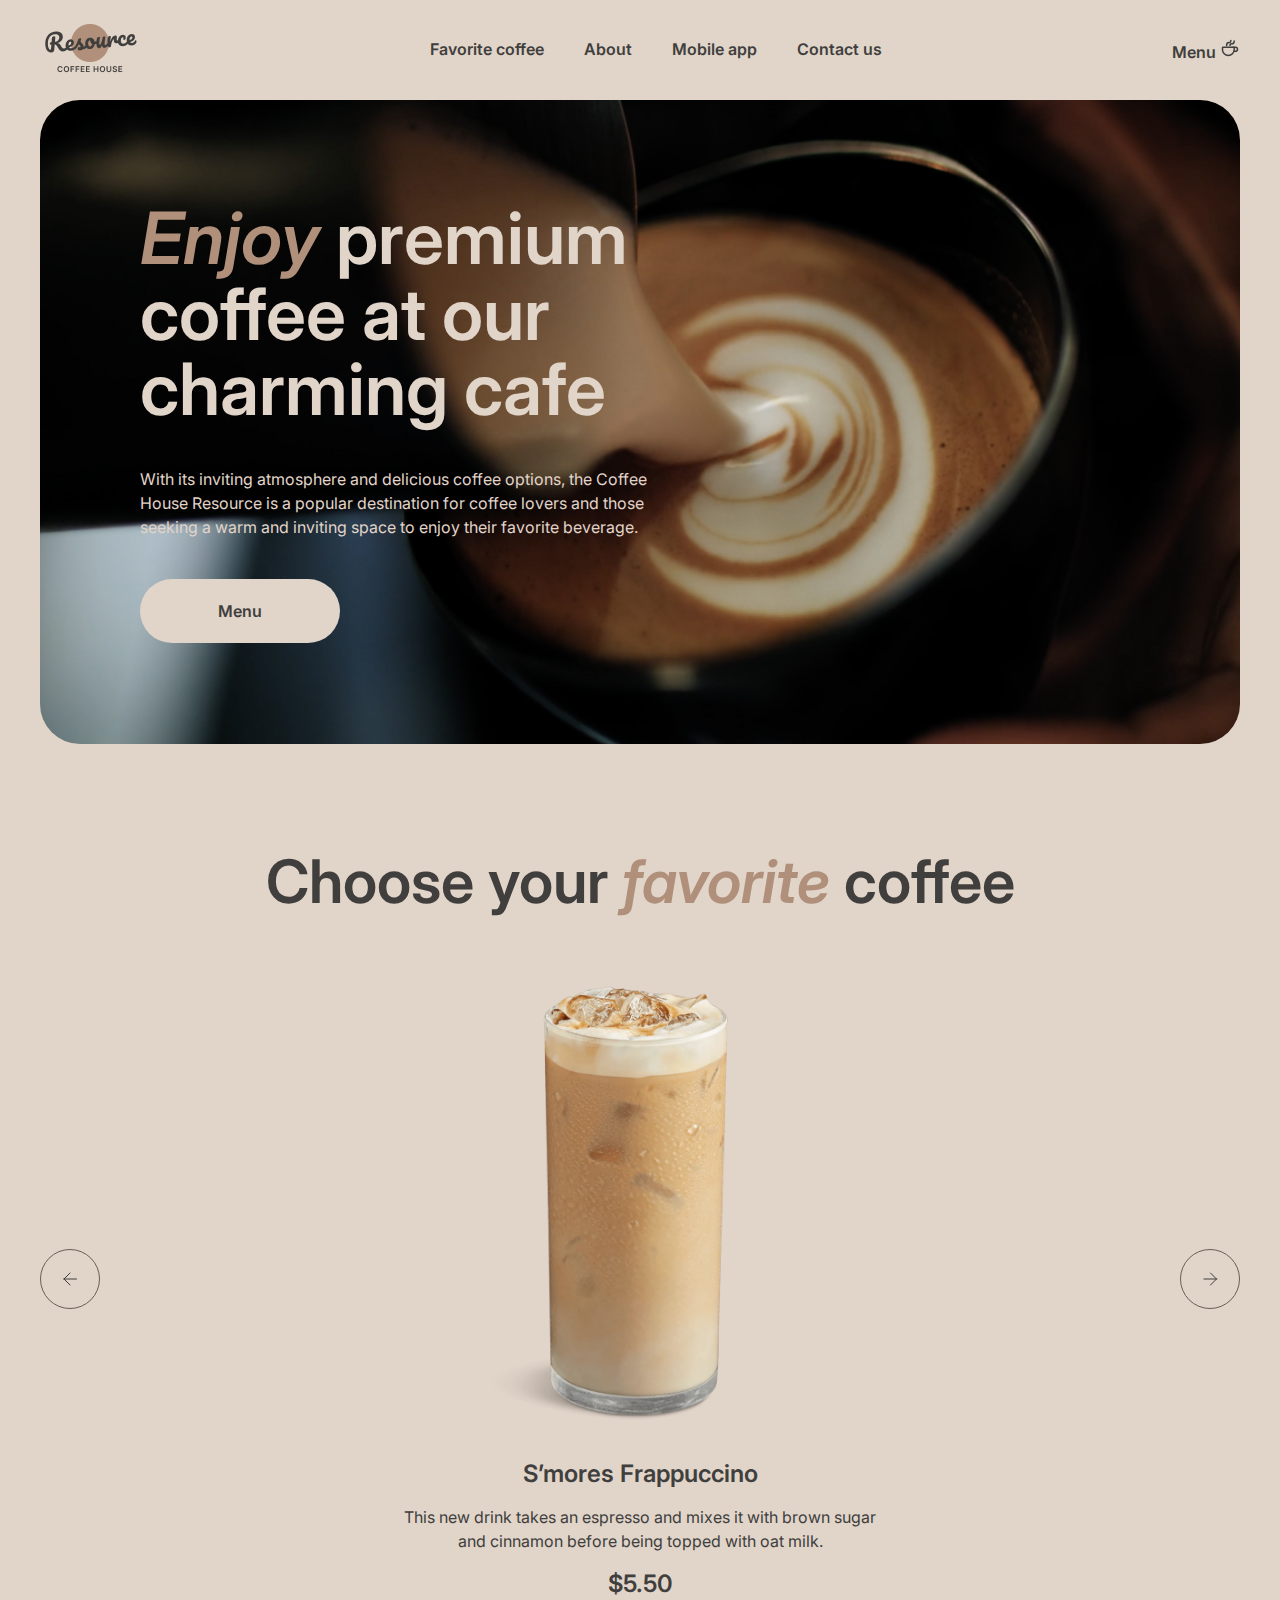
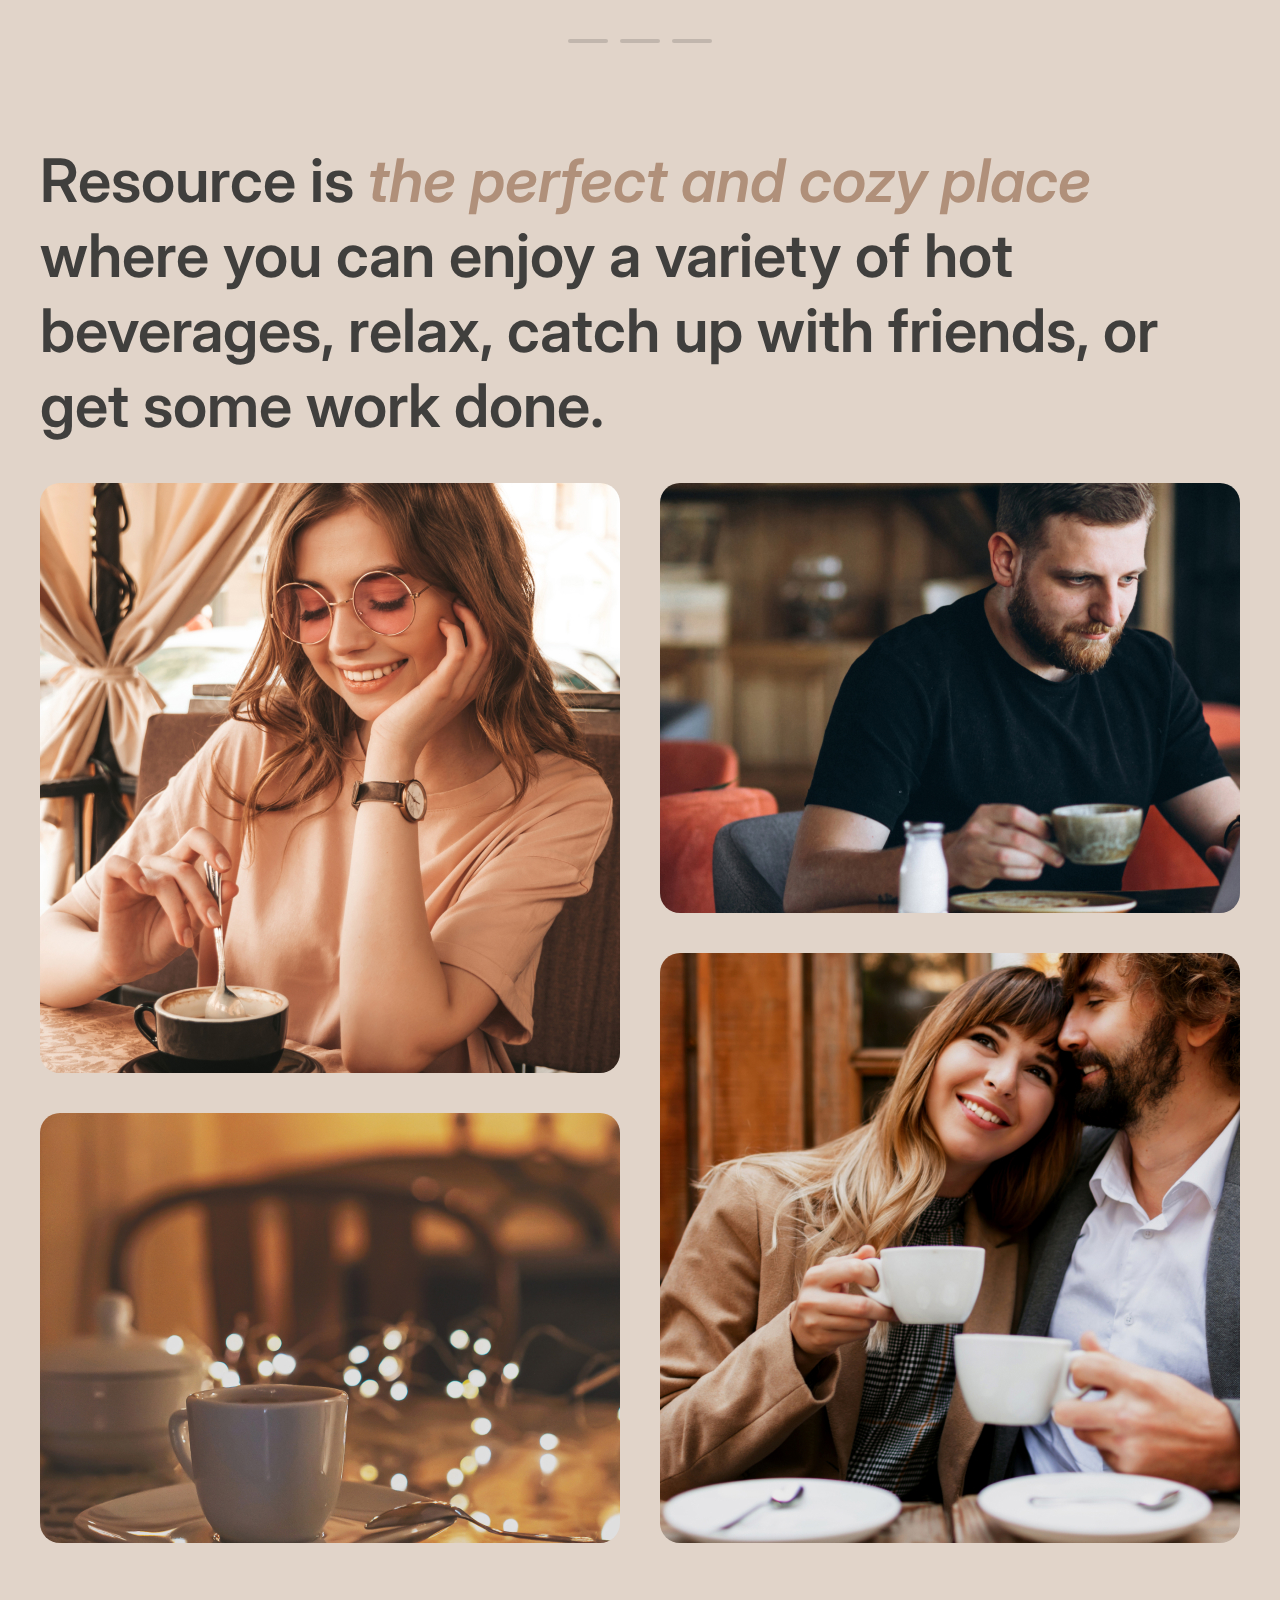
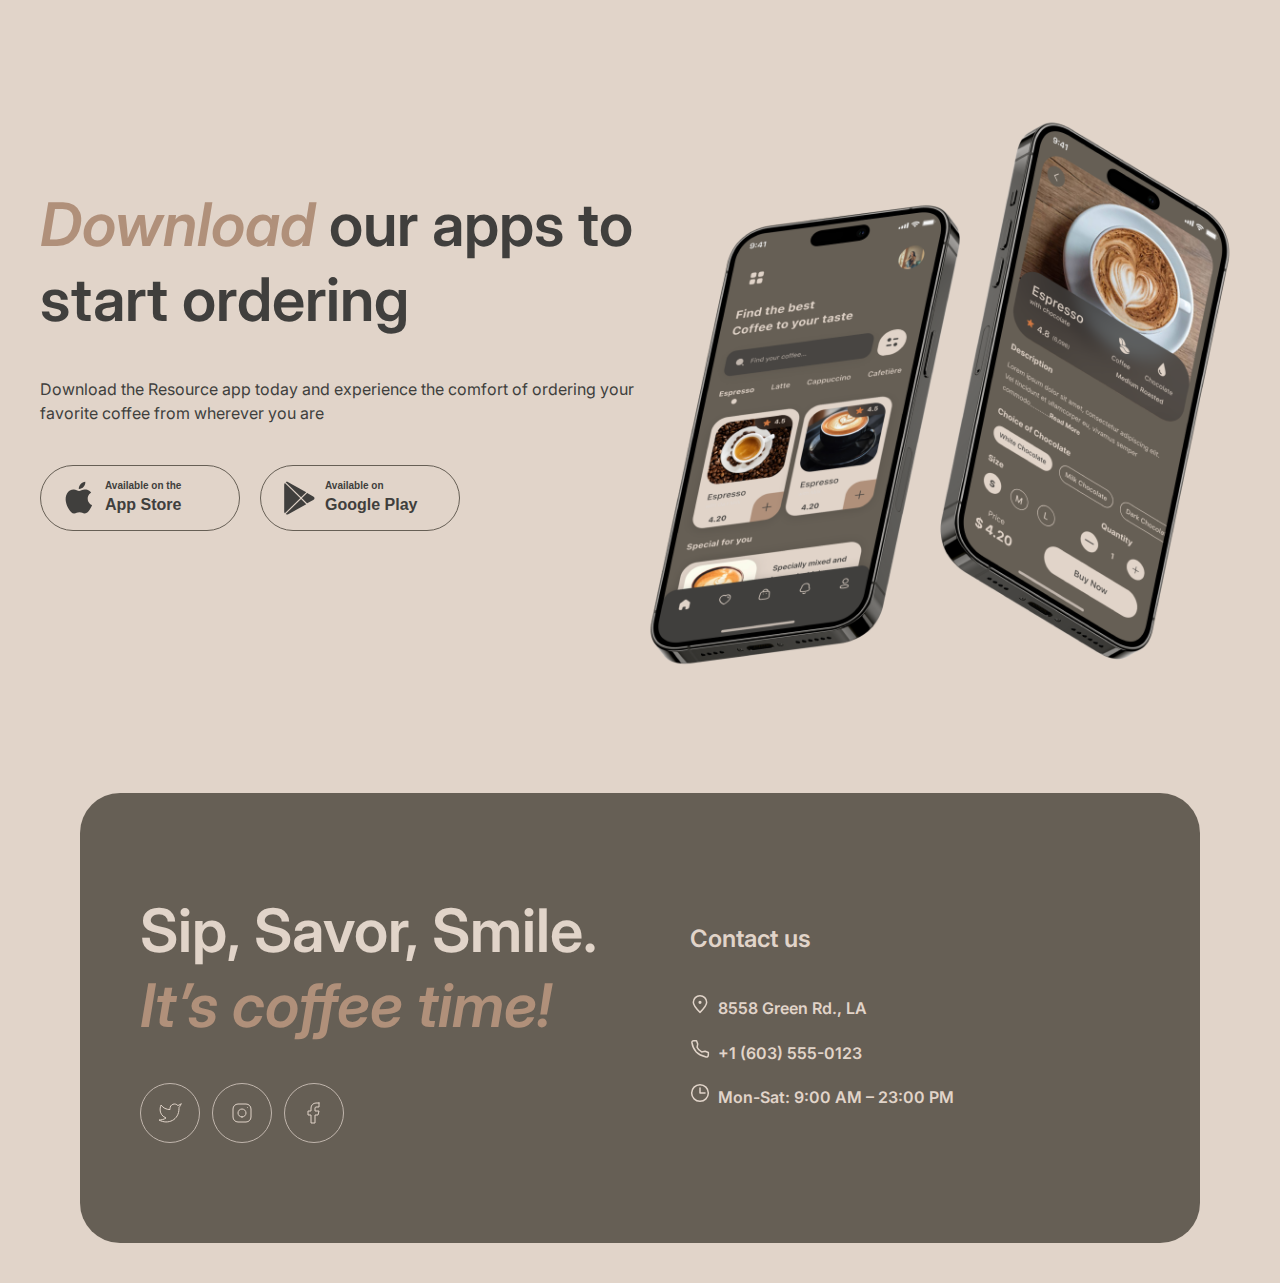
==== commit abbe0075: "feat: add stop animation for mouse and touch" ====
--- a/coffee-house/index.html
+++ b/coffee-house/index.html
@@ -52,19 +52,19 @@
               <div class="coffe_gallery">
                 <div class="slades">
                   <img src="img/png/coffee-slider-1.png" alt="Frappuccino">
-                  <p class="slides_title">0 <br> S’mores Frappuccino</p>
+                  <p class="slides_title"> S’mores Frappuccino</p>
                   <p class="slides_subtitle">This new drink takes an espresso and mixes it with brown sugar and cinnamon before being topped with oat milk.</p>
                   <div div class="slides_price">$5.50 </div>  
                 </div>
                 <div class="slades">
                   <img src="img/png/coffee-slider-2.png" alt="Frappuccino">
-                  <p class="slides_title">1<br> Caramel Macchiato</p>
+                  <p class="slides_title"> Caramel Macchiato</p>
                   <p class="slides_subtitle">Fragrant and unique classic espresso with rich caramel-peanut syrup, with cream under whipped thick foam.</p>
                   <div class="slides_price">$5.00 </div>
                 </div>
                 <div class="slades">
                   <img src="img/png/coffee-slider-3.png" alt="Frappuccino">
-                  <p class="slides_title">2 <br> Ice coffee</p>
+                  <p class="slides_title">Ice coffee</p>
                   <p class="slides_subtitle">A popular summer drink that tones and invigorates. Prepared from coffee, milk and ice.</p>
                   <div class="slides_price">$4.50 </div>
                 </div>
--- a/coffee-house/src/style_main.css
+++ b/coffee-house/src/style_main.css
@@ -558,6 +558,7 @@
 }
 @media (max-width: 600px) {
   .coffe_gallery_wrapper {
+    margin: 0 auto;
     width: 348px;
   }
 }
@@ -957,6 +958,7 @@
 .coffe_progress_active {
   animation-duration: 5s;
   animation-name: slidein;
+  animation-play-state: running;
 }
 
 @keyframes slidein {
